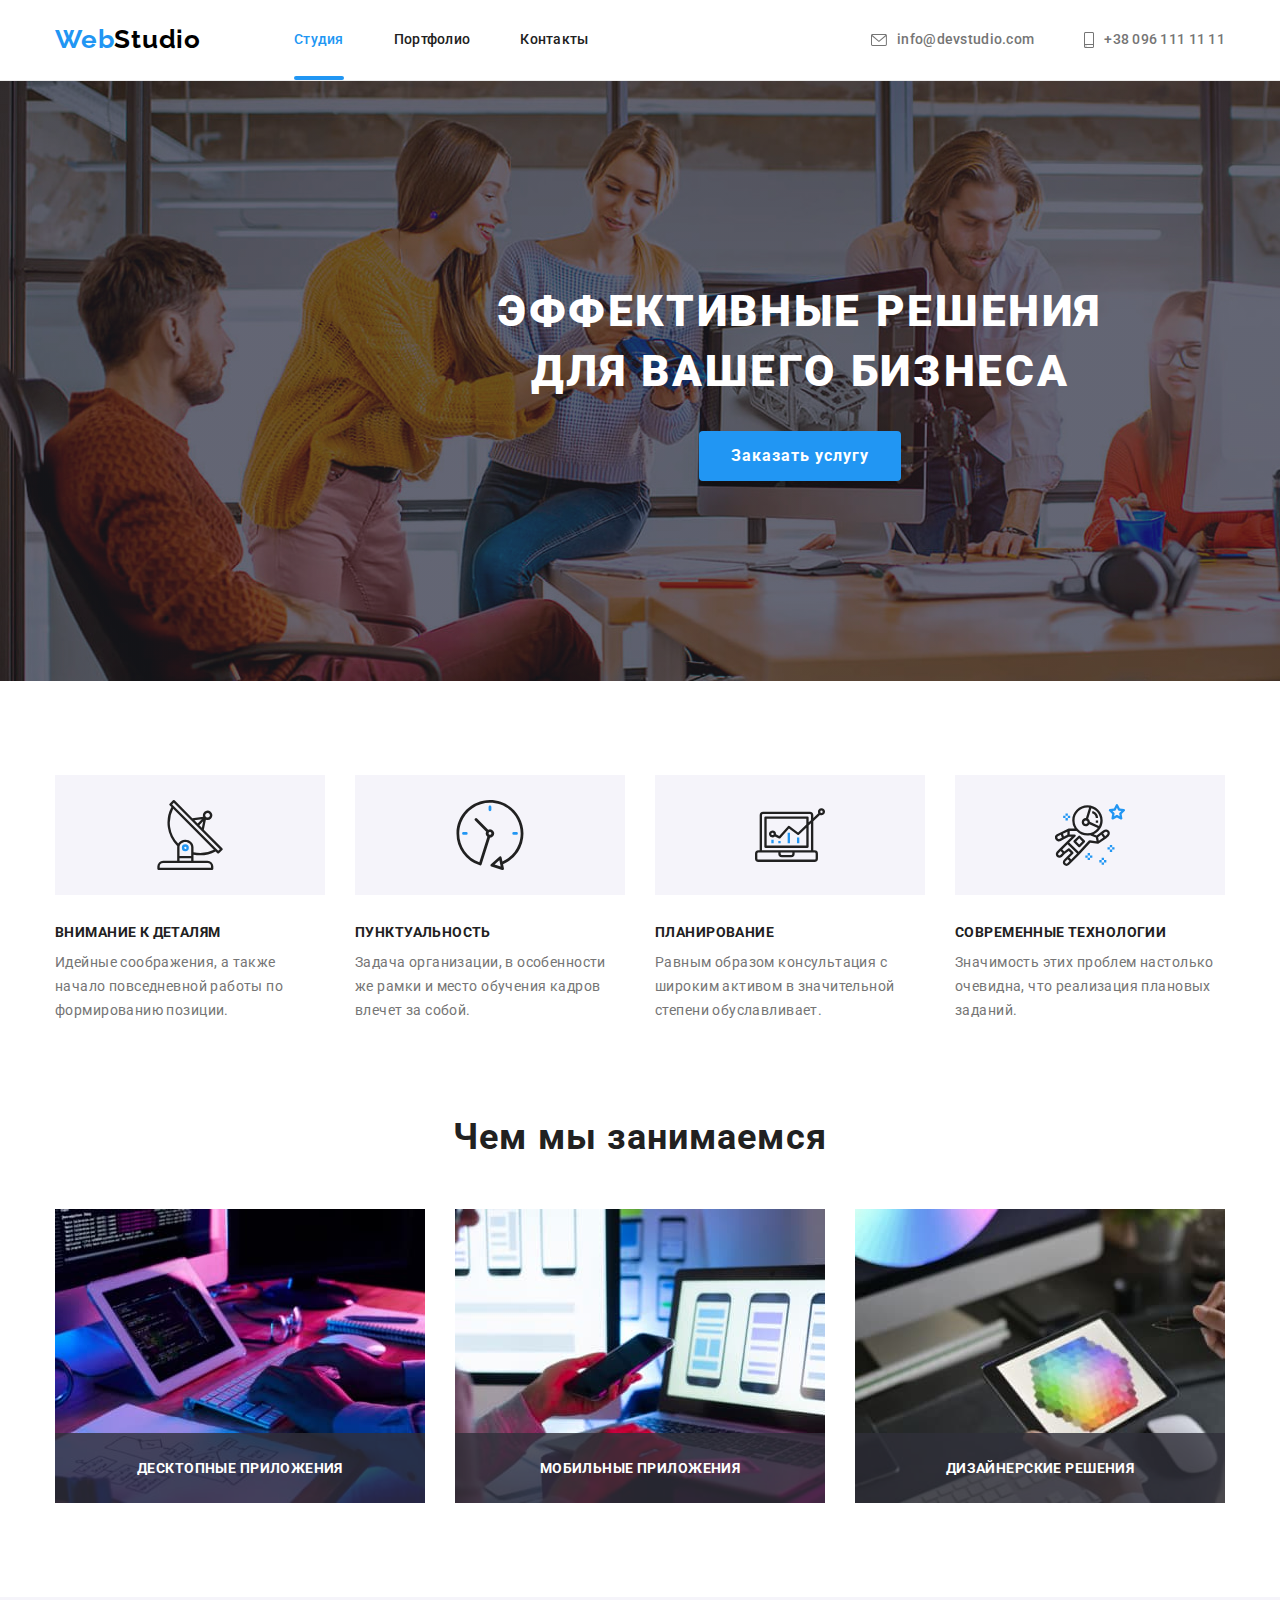
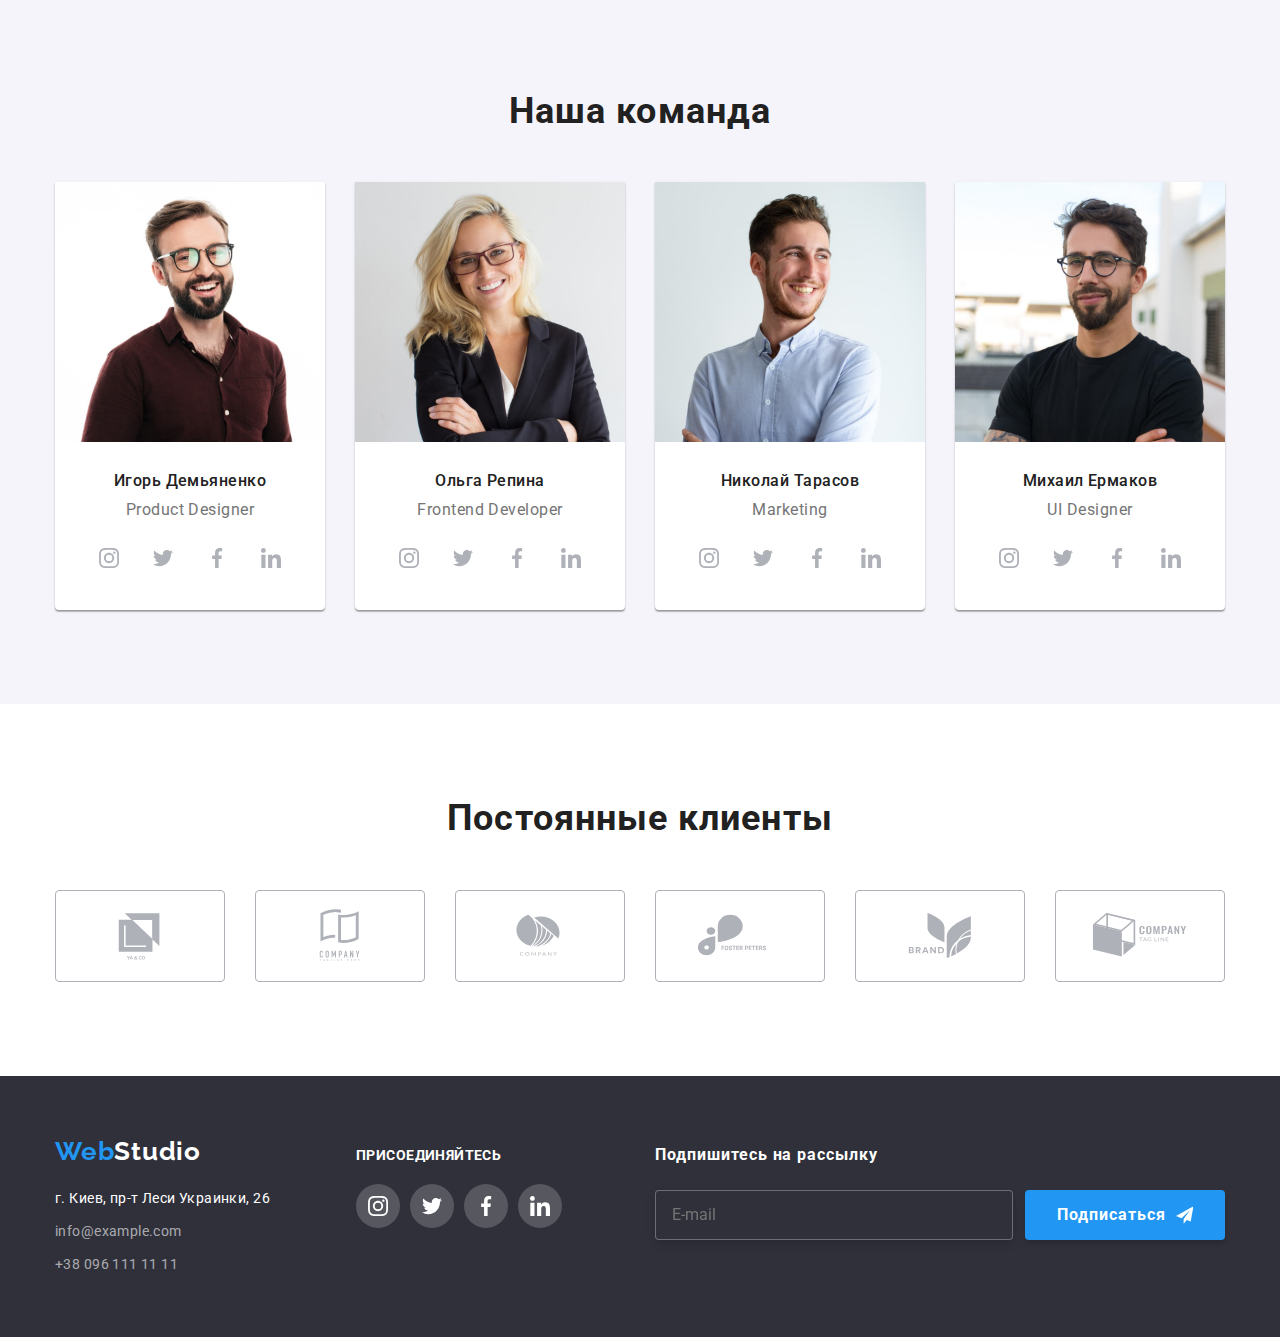
==== index.html @ b0abca19 "Initial commit" ====
<!DOCTYPE html>
<html lang="ru">
  <head>
    <meta charset="UTF-8" />
    <meta http-equiv="X-UA-Compatible" content="IE=edge" />
    <meta name="viewport" content="width=device-width, initial-scale=1.0" />
    <title>WebStudio</title>
    <link
      href="https://fonts.googleapis.com/css2?family=Raleway:wght@700&family=Roboto:wght@400;500;700;900&display=swap"
      rel="stylesheet"
    />
    <link
      rel="stylesheet"
      href="https://cdnjs.cloudflare.com/ajax/libs/modern-normalize/1.1.0/modern-normalize.min.css"
    />
    <link rel="stylesheet" href="./css/main.css" />
  </head>

  <body>
    <header class="page-header">
      <div class="container nav-box">
        <nav class="site-nav">
          <a class="link-logo link" href="./index.html"
            ><span class="logo">Web</span>Studio</a
          >

          <ul class="site-nav-list list">
            <li class="site-nav-item">
              <a class="site-nav-link link active-page" href="./index.html"
                >Студия</a
              >
            </li>
            <li class="site-nav-item">
              <a class="site-nav-link link" href="./portfolio.html"
                >Портфолио</a
              >
            </li>
            <li class="site-nav-item">
              <a class="site-nav-link link" href="./">Контакты</a>
            </li>
          </ul>
        </nav>
        <ul class="contact-list list">
          <li class="contact-list-item">
            <a class="contact-link link" href="mailto:info@devstudio.com">
              <svg class="contacts-icon" width="16px" height="12px">
                <use href="./image/icon/sprite.svg#icon-mail"></use>
              </svg>
              info@devstudio.com</a
            >
          </li>
          <li class="contact-list-item">
            <a class="contact-link link" href="tel:+380961111111">
              <svg class="contacts-icon" width="10px" height="16px">
                <use href="./image/icon/sprite.svg#icon-phone"></use>
              </svg>
              +38 096 111 11 11</a
            >
          </li>
        </ul>
      </div>
    </header>

    <main>
      <section class="hero">
        <div class="container">
          <h1 class="hero-title">Эффективные решения для вашего бизнеса</h1>
          <button class="btn" type="button" data-modal-open>
            Заказать услугу
          </button>
          <div class="backdrop is-hidden" data-modal>
            <div class="modal-wrapper">
              <button class="modal-btn" type="button" data-modal-close>
                <svg class="modal-icon-btn"
                  width="11"
                  height="11"
                  fill="none"
                  xmlns="http://www.w3.org/2000/svg"
                >
                  <path
                    d="M11 1.108 9.892 0 5.5 4.392 1.108 0 0 1.108 4.392 5.5 0 9.892 1.108 11 5.5 6.608 9.892 11 11 9.892 6.608 5.5 11 1.108Z"
                    fill="#000"
                  />
                </svg>
              </button>
              <strong class="form-title">Оставьте свои данные, мы вам перезвоним</strong>
              <form class="modal-form">
                <label class="form-group">
                  <span class="form-label">Имя</span>
                <input class="form-input" type="text" name="user-name">
                <svg class="form-icon" width="16px" height="16px">
                  <use href="./image/icon/sprite-form.svg#icon-user"></use>
                </svg>
                </label>
                <label class="form-group">
                  <span class="form-label">Телефон</span>
                  <input class="form-input" type="number" name="user-phone">
                  <svg class="form-icon" width="16px" height="16px">
                    <use href="./image/icon/sprite-form.svg#icon-phone-modal"></use>
                  </svg>
                </label>
                <label class="form-group">
                  <span class="form-label">Почта</span>
                  <input class="form-input" type="email" name="user-mail">
                  <svg class="form-icon" width="16px" height="16px">
                    <use href="./image/icon/sprite-form.svg#icon-mail-modal"></use>
                  </svg>
                </label>
                <label class="form-group">
                  <span class="form-label">Комментарий</span>
                  <textarea placeholder="Введите текст" class="comment-area" name="comment"></textarea>
                </label>
                <label class="form-policy-group">
                  <input class="input-check" type="checkbox">
                  <span class="custom-checkbox"></span>
                  <span class="form-policy-description">
                    Соглашаюсь с рассылкой и принимаю <a class="modal-link" href="./">Условия договора</a>
                  </span>
                </label>
                <button class="btn submit-btn" type="submit">Отправить</button>
              </form>
            </div>
          </div>
        </div>
      </section>

      <section class="section benefits-list">
        <div class="container">
          <h2 class="vissual-hidden">Наши преимущества</h2>
          <ul class="list list-ben">
            <li class="list-ben-item">
              <div class="icon-section">
                <svg class="ben-icon" width="70px" height="70px">
                  <use href="./image/icon/sprite.svg#icon-antenna"></use>
                </svg>
              </div>
              <h3 class="benefits-title">Внимание к деталям</h3>
              <p class="benefits-item">
                Идейные соображения, а также начало повседневной работы по
                формированию позиции.
              </p>
            </li>

            <li class="list-ben-item">
              <div class="icon-section">
                <svg class="ben-icon" width="70px" height="70px">
                  <use href="./image/icon/sprite.svg#icon-clock"></use>
                </svg>
              </div>
              <h3 class="benefits-title">Пунктуальность</h3>
              <p class="benefits-item">
                Задача организации, в особенности же рамки и место обучения
                кадров влечет за собой.
              </p>
            </li>

            <li class="list-ben-item">
              <div class="icon-section">
                <svg class="ben-icon" width="70px" height="70px">
                  <use href="./image/icon/sprite.svg#icon-diagram"></use>
                </svg>
              </div>
              <h3 class="benefits-title">Планирование</h3>
              <p class="benefits-item">
                Равным образом консультация с широким активом в значительной
                степени обуславливает.
              </p>
            </li>

            <li class="list-ben-item">
              <div class="icon-section">
                <svg class="ben-icon" width="70px" height="70px">
                  <use href="./image/icon/sprite.svg#icon-astronaut"></use>
                </svg>
              </div>
              <h3 class="benefits-title">Современные технологии</h3>
              <p class="benefits-item">
                Значимость этих проблем настолько очевидна, что реализация
                плановых заданий.
              </p>
            </li>
          </ul>
        </div>
      </section>

      <section class="section about-box">
        <div class="container">
          <h2 class="main-title">Чем мы занимаемся</h2>
          <ul class="list main-list">
            <li class="main-list-item">
              <img width="370" src="./image/benefits/box1.jpg" alt="пишем код" />
              <div class="label">
                <p class="label-text">Десктопные приложения</p>
              </div>
            </li>
            <li class="main-list-item">
              <img width="370" src="./image/benefits/box2.jpg" alt="адаптируем" />
              <div class="label">
                <p class="label-text">Мобильные приложения</p>
              </div>
            </li>
            <li class="main-list-item">
              <img width="370" src="./image/benefits/box3.jpg" alt="делаем дизайн" />
              <div class="label">
                <p class="label-text">Дизайнерские решения</p>
              </div>
            </li>
          </ul>
        </div>
      </section>

      <section class="section our-team">
        <div class="container">
          <h2 class="main-title">Наша команда</h2>
          <ul class="list team-list">
            <li class="team-list-item">
              <img width="270" src="./image/our-team/Ihor.jpg" alt="Сотрудник №1" />
              <div class="dimianenko">
                <h3 class="title-workers">Игорь Демьяненко</h3>
                <p class="title-worker-item" lang="en">Product Designer</p>
                <ul class="social-list list">
                  <li class="social-item">
                    <a class="social-link" target="_blank" href="">
                      <svg class="soc-icon" width="20px" height="20px">
                        <use
                          href="./image/icon/sprite.svg#icon-instagram"
                        ></use>
                      </svg>
                    </a>
                  </li>
                  <li class="social-item">
                    <a class="social-link" target="_blank" href="">
                      <svg class="soc-icon" width="20px" height="20px">
                        <use href="./image/icon/sprite.svg#icon-twitter"></use>
                      </svg>
                    </a>
                  </li>
                  <li class="social-item">
                    <a class="social-link" target="_blank" href="">
                      <svg class="soc-icon" width="20px" height="20px">
                        <use href="./image/icon/sprite.svg#icon-facebook"></use>
                      </svg>
                    </a>
                  </li>
                  <li class="social-item">
                    <a class="social-link" target="_blank" href="">
                      <svg class="soc-icon" width="20px" height="20px">
                        <use href="./image/icon/sprite.svg#icon-linkedin"></use>
                      </svg>
                    </a>
                  </li>
                </ul>
              </div>
            </li>

            <li class="team-list-item">
              <img width="270" src="./image//our-team/Olga.jpg" alt="Сотрудник №2" />
              <div class="repina">
                <h3 class="title-workers">Ольга Репина</h3>
                <p class="title-worker-item" lang="en">Frontend Developer</p>
                <ul class="social-list list">
                  <li class="social-item">
                    <a class="social-link" target="_blank" href="">
                      <svg class="soc-icon" width="20px" height="20px">
                        <use
                          href="./image/icon/sprite.svg#icon-instagram"
                        ></use>
                      </svg>
                    </a>
                  </li>
                  <li class="social-item">
                    <a class="social-link" target="_blank" href="">
                      <svg class="soc-icon" width="20px" height="20px">
                        <use href="./image/icon/sprite.svg#icon-twitter"></use>
                      </svg>
                    </a>
                  </li>
                  <li class="social-item">
                    <a class="social-link" target="_blank" href="">
                      <svg class="soc-icon" width="20px" height="20px">
                        <use href="./image/icon/sprite.svg#icon-facebook"></use>
                      </svg>
                    </a>
                  </li>
                  <li class="social-item">
                    <a class="social-link" target="_blank" href="">
                      <svg class="soc-icon" width="20px" height="20px">
                        <use href="./image/icon/sprite.svg#icon-linkedin"></use>
                      </svg>
                    </a>
                  </li>
                </ul>
              </div>
            </li>

            <li class="team-list-item">
              <img width="270" src="./image/our-team/Kolya.jpg" alt="Сотрудник №3" />
              <div class="tarasov">
                <h3 class="title-workers">Николай Тарасов</h3>
                <p class="title-worker-item" lang="en">Marketing</p>
                <ul class="social-list list">
                  <li class="social-item">
                    <a class="social-link" target="_blank" href="">
                      <svg class="soc-icon" width="20px" height="20px">
                        <use
                          href="./image/icon/sprite.svg#icon-instagram"
                        ></use>
                      </svg>
                    </a>
                  </li>
                  <li class="social-item">
                    <a class="social-link" target="_blank" href="">
                      <svg class="soc-icon" width="20px" height="20px">
                        <use href="./image/icon/sprite.svg#icon-twitter"></use>
                      </svg>
                    </a>
                  </li>
                  <li class="social-item">
                    <a class="social-link" target="_blank" href="">
                      <svg class="soc-icon" width="20px" height="20px">
                        <use href="./image/icon/sprite.svg#icon-facebook"></use>
                      </svg>
                    </a>
                  </li>
                  <li class="social-item">
                    <a class="social-link" target="_blank" href="">
                      <svg class="soc-icon" width="20px" height="20px">
                        <use href="./image/icon/sprite.svg#icon-linkedin"></use>
                      </svg>
                    </a>
                  </li>
                </ul>
              </div>
            </li>

            <li class="team-list-item">
              <img width="270" src="./image/our-team/Miha.jpg" alt="Сотрудник №4" />
              <div class="ermakov">
                <h3 class="title-workers">Михаил Ермаков</h3>
                <p class="title-worker-item" lang="en">UI Designer</p>
                <ul class="social-list list">
                  <li class="social-item">
                    <a class="social-link" target="_blank" href="">
                      <svg class="soc-icon" width="20px" height="20px">
                        <use
                          href="./image/icon/sprite.svg#icon-instagram"
                        ></use>
                      </svg>
                    </a>
                  </li>
                  <li class="social-item">
                    <a class="social-link" target="_blank" href="">
                      <svg class="soc-icon" width="20px" height="20px">
                        <use href="./image/icon/sprite.svg#icon-twitter"></use>
                      </svg>
                    </a>
                  </li>
                  <li class="social-item">
                    <a class="social-link" target="_blank" href="">
                      <svg class="soc-icon" width="20px" height="20px">
                        <use href="./image/icon/sprite.svg#icon-facebook"></use>
                      </svg>
                    </a>
                  </li>
                  <li class="social-item">
                    <a class="social-link" target="_blank" href="">
                      <svg class="soc-icon" width="20px" height="20px">
                        <use href="./image/icon/sprite.svg#icon-linkedin"></use>
                      </svg>
                    </a>
                  </li>
                </ul>
              </div>
            </li>
          </ul>
        </div>
      </section>

      <section class="section">
        <div class="container">
          <h2 class="main-title">Постоянные клиенты</h2>
          <ul class="list client-list">
            <li class="client-list-item">
              <a class="client-link" href="">
                <svg class="client-icon" width="106px" height="60px">
                  <use href="./image/icon/sprite.svg#icon-client-1"></use>
                </svg>
              </a>
            </li>
            <li class="client-list-item">
              <a class="client-link" href="">
                <svg class="client-icon" width="106px" height="60px">
                  <use href="./image/icon/sprite.svg#icon-client-2"></use>
                </svg>
              </a>
            </li>
            <li class="client-list-item">
              <a class="client-link" href="">
                <svg class="client-icon" width="106px" height="60px">
                  <use href="./image/icon/sprite.svg#icon-client-3"></use>
                </svg>
              </a>
            </li>
            <li class="client-list-item">
              <a class="client-link" href="">
                <svg class="client-icon" width="106px" height="60px">
                  <use href="./image/icon/sprite.svg#icon-client-4"></use>
                </svg>
              </a>
            </li>
            <li class="client-list-item">
              <a class="client-link" href="">
                <svg class="client-icon" width="106px" height="60px">
                  <use href="./image/icon/sprite.svg#icon-client-5"></use>
                </svg>
              </a>
            </li>
            <li class="client-list-item">
              <a class="client-link" href="">
                <svg class="client-icon" width="106px" height="60px">
                  <use href="./image/icon/sprite.svg#icon-client-6"></use>
                </svg>
              </a>
            </li>
          </ul>
        </div>
      </section>
    </main>

    <footer class="footer">
      <div class="container foot">
        <div class="foot-left">
          <a class="link-logo link logo-foot" href="./index.html"
            ><span class="logo">Web</span
            ><span class="logo-item">Studio</span></a
          >
          <address class="foot-info">
            <p class="address">г. Киев, пр-т Леси Украинки, 26</p>
            <ul class="list">
              <li class="foot-list">
                <a class="address-item link" href="mailto:info@example.com"
                  >info@example.com</a
                >
              </li>
              <li class="foot-list">
                <a class="address-item link" href="tel:+380961111111"
                  >+38 096 111 11 11</a
                >
              </li>
            </ul>
          </address>
        </div>
        <div class="foot-right">
          <p class="text-foot">присоединяйтесь</p>
          <ul class="list soc-list">
            <li class="soc-list-item">
              <a class="soc-link" href="">
                <svg class="foot-icon" width="20px" height="20px">
                  <use href="./image/icon/sprite.svg#icon-instagram"></use>
                </svg>
              </a>
            </li>
            <li class="soc-list-item">
              <a class="soc-link" href="">
                <svg class="foot-icon" width="20px" height="20px">
                  <use href="./image/icon/sprite.svg#icon-twitter"></use>
                </svg>
              </a>
            </li>
            <li class="soc-list-item">
              <a class="soc-link" href="">
                <svg class="foot-icon" width="20px" height="20px">
                  <use href="./image/icon/sprite.svg#icon-facebook"></use>
                </svg>
              </a>
            </li>
            <li class="soc-list-item">
              <a class="soc-link" href="">
                <svg class="foot-icon" width="20px" height="20px">
                  <use href="./image/icon/sprite.svg#icon-linkedin"></use>
                </svg>
              </a>
            </li>
          </ul>
        </div>
        <div class="foot-form">
          <strong class="foot-label">Подпишитесь на рассылку</strong>
          <div class="form">
          <form></form>
          <input placeholder="E-mail" class="form-foot" type="email" name="user-mail">

          <button class="btn btn-foot" type="submit">
            Подписаться
            <svg class="foot-icon-form" width="24px" height="24px">
              <use href="./image/icon/sprite-form.svg#icon-airplane"></use>
            </svg>
          </button>
          </div>

        </div>
      </div>
    </footer>
    <script src="./js/modal.js"></script>
  </body>
</html>
---- css/main.css ----
:root {
  --primary-text-color: #212121;
  --secondary-text-color: #757575;
  --primary-white-color: #ffffff;
  --accent-color: #2196f3;
  --background-color: #2f303a;
  --duration: 250ms;
  --timing-function: cubic-bezier(0.4, 0, 0.2, 1);
}

body {
  background-color: var(--primary-white-color);
  font-family: "Roboto", sans-serif;
}

.vissual-hidden {
  position: absolute;
  white-space: nowrap;
  width: 1px;
  height: 1px;
  overflow: hidden;
  border: 0;
  padding: 0;
  margin: -1px;
  clip: rect(0 0 0 0);
  clip-path: inset(50%);
}

a {
  color: var(--primary-text-color);
  text-decoration: none;
}

.section {
  padding-top: 94px;
  padding-bottom: 94px;
}

.container {
  width: 1200px;
  padding-left: 15px;
  padding-right: 15px;
  margin-left: auto;
  margin-right: auto;
}

.list {
  list-style: none;
  margin: 0;
  padding: 0;
}

h1,
h2,
h3,
p,
ul {
  margin: 0;
}

img {
  display: block;
}

/* Header */

.page-header {
  border-bottom: 1px solid #ececec;
}

nav {
  margin-right: auto;
}

.nav-box {
  display: flex;
  align-items: center;
}

.link-logo {
  color: #000000;
  font-family: "Raleway", sans-serif;
  font-weight: 700;
  font-size: 26px;
  line-height: 1.19;
  letter-spacing: 0.03em;
  margin-right: 93px;
  padding-top: 24px;
  padding-bottom: 25px;
  display: inline-block;
}

.logo {
  color: var(--accent-color);
}

.active-page {
  color: var(--accent-color);
}

.site-nav {
  display: flex;
}

.site-nav-list {
  font-weight: 500;
  font-size: 14px;
  line-height: 1.14;
  letter-spacing: 0.02em;
  color: var(--primary-text-color);
  display: flex;
  width: 294px;
}

.site-nav-link {
  position: relative;
  display: inline-block;
  padding-top: 32px;
  padding-bottom: 32px;
  transition: color var(--duration) var(--timing-function);
}

.active-page::after {
  position: absolute;
  bottom: 0;
  left: 0;
  content: "";
  display: block;
  width: 100%;
  height: 4px;
  background-color: #2196f3;
  border-radius: 2px;
}

.site-nav-link:hover::after,
.site-nav-link:focus::after {
  position: absolute;
  bottom: 0;
  left: 0;
  content: "";
  display: block;
  width: 100%;
  height: 4px;
  background-color: #2196f3;
  border-radius: 2px;
}

.site-nav-link:hover,
.site-nav-link:focus {
  color: var(--accent-color);
}

.site-nav-item {
  color: black;
}

.site-nav-item:not(:last-child) {
  margin-right: 50px;
}

.list {
  list-style-type: none;
}

.contact-list {
  display: flex;
}

.contact-list-item:not(:last-child) {
  margin-right: 50px;
}

.contact-link {
  font-weight: 500;
  font-size: 14px;
  line-height: 1.14;
  letter-spacing: 0.02em;
  color: var(--secondary-text-color);
  display: flex;
  padding-top: 32px;
  padding-bottom: 32px;
  align-items: center;
  transition: color var(--duration) var(--timing-function);
}

.contact-link:hover,
.contact-link:focus {
  color: var(--accent-color);
  transition: transform var(--duration) var(--timing-function);
}

.contacts-icon {
  margin-right: 10px;
  fill: currentColor;
}

/* Main */

.hero {
  background-color: var(--background-color);
  text-align: center;
  padding-top: 200px;
  padding-bottom: 200px;
  height: 600px;
  min-width: 1600px;
  background-image: linear-gradient(
      to right,
      rgba(47, 48, 58, 0.4),
      rgba(47, 48, 58, 0.4)
    ),
    url(../image/hero/back-hero.jpg);
  background-size: cover;
  background-repeat: no-repeat;
  background-position: center;
}

.hero-title {
  font-family: "Roboto";
  font-style: normal;
  font-weight: 900;
  font-size: 44px;
  line-height: 60px;
  letter-spacing: 0.06em;
  text-transform: uppercase;
  color: var(--primary-white-color);
  width: 696px;
  margin-top: 0;
  margin-bottom: 30px;
  margin-right: auto;
  margin-left: auto;
}

.btn {
  font-family: inherit;
  font-weight: 700;
  font-size: 16px;
  line-height: 1.87;
  letter-spacing: 0.06em;
  background-color: var(--accent-color);
  color: var(--primary-white-color);
  cursor: pointer;
  padding: 10px 32px;
  border: none;
  border-radius: 4px;
  box-shadow: 0px 4px 4px rgba(0, 0, 0, 0.15);
  transition: background-color var(--duration) var(--timing-function),
    box-shadow var(--duration) var(--timing-function);
}

.btn:hover {
  background-color: #188ce8;
}

.backdrop {
  position: fixed;
  background-color: rgba(0, 0, 0, 0.2);
  width: 100%;
  height: 100%;
  left: 0px;
  top: 0px;
  z-index: 1;
  transition: opacity var(--duration) var(--timing-function),
    visibility var(--duration) var(--timing-function);
}

.is-hidden {
  opacity: 0;
  visibility: hidden;
  pointer-events: none;
}

.modal-wrapper {
  position: absolute;
  background-color: var(--primary-white-color);
  width: 528px;
  padding-top: 40px;
  padding-bottom: 40px;
  padding-left: 41px;
  padding-right: 39px;
  left: 50%;
  top: 50%;
  transform: translate(-50%, -45%);
  box-shadow: 0px 1px 3px rgba(0, 0, 0, 0.12), 0px 1px 1px rgba(0, 0, 0, 0.14),
    0px 2px 1px rgba(0, 0, 0, 0.2);
  border-radius: 4px;
  transition: transform var(--duration) var(--timing-function);
}

.backdrop.is-hidden .modal-wrapper {
  transform: translate(-50%, -50%) scale(0.5);
}

.modal-btn {
  position: absolute;
  width: 30px;
  height: 30px;
  right: 8px;
  top: 8px;
  display: flex;
  justify-content: center;
  align-items: center;
  padding: 0;
  border-radius: 50%;
  cursor: pointer;
  border: 1px solid rgba(0, 0, 0, 0.1);
  background-color: transparent;
}

.modal-btn:hover .modal-icon-btn,
.modal-btn:focus .modal-icon-btn {
  fill: var(--accent-color);
}

/*Modal Form*/

.form-title {
  display: block;
  font-family: "Roboto";
  font-style: normal;
  font-weight: 700;
  font-size: 20px;
  line-height: 1.15;
  text-align: center;
  letter-spacing: 0.03em;
  margin-bottom: 12px;
  color: var(--primary-text-color);
}

.form-group {
  display: block;
  margin-bottom: 10px;
  position: relative;
}

.form-icon {
  position: absolute;
  left: 15px;
  top: 30px;
  fill: var(--primary-text-color);
  transition: fill var(--duration) var(--timing-function);
}

.form-input:hover,
.form-input:focus {
  border-color: var(--accent-color);
}

.form-input:hover {
  cursor: pointer;
}

.form-input:focus + .form-icon {
  fill: var(--accent-color);
}

.form-label {
  text-align: left;
  display: block;
  font-family: "Roboto";
  font-style: normal;
  font-weight: 400;
  font-size: 12px;
  line-height: 1.16;
  letter-spacing: 0.01em;
  color: var(--secondary-text-color);
  margin-bottom: 4px;
}

.form-input {
  width: 100%;
  height: 40px;
  padding: 12px 16px 12px 42px;
  border: 1px solid rgba(33, 33, 33, 0.2);
  border-radius: 4px;
  outline: transparent;
  transition: border-color var(--duration) var(--timing-function);
}

.comment-area {
  display: block;
  width: 100%;
  height: 120px;
  border: 1px solid rgba(33, 33, 33, 0.2);
  border-radius: 4px;
  margin-bottom: 20px;
  resize: none;
  padding: 12px 16px;
  font-family: "Roboto";
  font-style: normal;
  font-weight: 400;
  font-size: 12px;
  line-height: 1.16;
  letter-spacing: 0.01em;
  color: rgba(117, 117, 117, 0.5);
  transition: border-color var(--duration) var(--timing-function);
}

.comment-area:hover,
.comment-area:focus {
  border-color: var(--accent-color);
}

.comment-area {
  outline: transparent;
}

.form-policy-group {
  display: flex;
  margin-left: 13px;
  align-items: center;
  margin-bottom: 40px;
}

.form-policy-description {
  font-family: "Roboto";
  font-style: normal;
  font-weight: 400;
  font-size: 14px;
  line-height: 1.71;
  letter-spacing: 0.03em;
  color: var(--secondary-text-color);
}

.modal-link {
  color: var(--accent-color);
  text-decoration: underline;
}

.custom-checkbox {
  width: 16px;
  height: 15px;
  background-color: var(--primary-white-color);
  border: 2px solid var(--primary-text-color);
  border-radius: 2px;
  margin-right: 7px;
  transition: border-color var(--duration) var(--timing-function),
    background-color var(--duration) var(--timing-function),
    background-image var(--duration) var(--timing-function);
}

.custom-checkbox:hover {
  border-color: var(--accent-color);
}

.input-check:focus + .custom-checkbox {
  border-color: var(--accent-color);
}

.input-check:checked + .custom-checkbox {
  background-color: var(--accent-color);
  border-color: var(--accent-color);
  background-image: url(../image/icon/icon-check.svg);
  background-size: contain;
  background-position: center;
  background-origin: border-box;
}

.input-check {
  -webkit-appearance: none;
  -moz-appearance: none;
  appearance: none;
}

.input-check:checked + .custom-checkbox {
  background-color: var(--accent-color);
  border-color: var(--accent-color);
}

.submit-btn {
  width: 200px;
}

.main-title {
  text-align: center;
  font-weight: 700;
  font-size: 36px;
  line-height: 1.16;
  letter-spacing: 0.03em;
  color: var(--primary-text-color);
}

.list-ben {
  display: flex;
  padding: 0;
  margin: 0;
}

.benefits-list {
  padding-bottom: 0;
}

.benefits-title {
  font-weight: 700;
  font-size: 14px;
  line-height: 1.14;
  letter-spacing: 0.03em;
  text-transform: uppercase;
  color: var(--primary-text-color);
  margin-bottom: 0;
  margin-top: 0;
}

.benefits-item {
  font-size: 14px;
  line-height: 1.71;
  letter-spacing: 0.03em;
  color: var(--secondary-text-color);
  margin-top: 10px;
  margin-bottom: 0;
}

.list-ben-item {
  width: 270px;
}

.list-ben-item:not(:last-child) {
  margin-right: 30px;
}

.icon-section {
  height: 120px;
  background-color: #f5f4fa;
  margin-bottom: 30px;
  display: flex;
  justify-content: center;
  align-items: center;
}

.main-title {
  margin-top: 0;
  margin-bottom: 50px;
  margin-left: 0;
  margin-right: 0;
}

.main-list {
  display: flex;
  padding: 0;
}

.our-team {
  background-color: #f5f4fa;
}

.main-list-item {
  position: relative;
  flex-basis: calc((100% - 60px) / 3);
}

.main-list-item:not(:last-child) {
  margin-right: 30px;
}

.team-list {
  display: flex;
  padding: 0;
}

.team-list-item:not(:last-child) {
  margin-right: 30px;
}
.label {
  position: absolute;
  bottom: 0;
  height: 70px;
  width: 100%;
  background-color: rgba(47, 48, 58, 0.8);
  display: flex;
  align-items: center;
  justify-content: center;
}

.label-text {
  font-family: "Roboto";
  font-style: normal;
  font-weight: 700;
  font-size: 14px;
  line-height: 16px;
  text-align: center;
  letter-spacing: 0.03em;
  text-transform: uppercase;
  color: #ffffff;
}

.title-workers {
  font-weight: 500;
  font-size: 16px;
  line-height: 1.18;
  letter-spacing: 0.03em;
  color: var(--primary-text-color);
  margin-bottom: 10px;
  text-align: center;
}

.title-worker-item {
  line-height: 1.18;
  letter-spacing: 0.03em;
  color: var(--secondary-text-color);
  text-align: center;
  margin-bottom: 16px;
}

.social-list {
  display: flex;
  justify-content: center;
}

.social-item {
  width: 44px;
  height: 44px;
}

.social-link {
  width: 100%;
  height: 100%;
  display: flex;
  border-radius: 50px;
  justify-content: center;
  align-items: center;
  transition: background-color var(--duration) var(--timing-function);
}

.social-item:not(:last-child) {
  margin-right: 10px;
}

.social-link:hover,
.social-link:focus {
  background-color: var(--accent-color);
  transition: transform var(--duration) var(--timing-function);
}

.social-link:hover .soc-icon,
.social-link:focus .soc-icon {
  fill: var(--primary-white-color);
}

.soc-icon {
  fill: #afb1b8;
  transition: fill var(--duration) var(--timing-function);
}

.dimianenko,
.repina,
.tarasov,
.ermakov {
  padding-top: 30px;
  padding-bottom: 30px;
}

.team-list-item {
  width: 270px;
  box-shadow: 0px 1px 3px rgba(0, 0, 0, 0.12), 0px 1px 1px rgba(0, 0, 0, 0.14),
    0px 2px 1px rgba(0, 0, 0, 0.2);
  border-radius: 0px 0px 4px 4px;
  background-color: var(--primary-white-color);
}
/* ======== Clients ======== */

.client-list {
  display: flex;
  justify-content: center;
  align-items: center;
}

.client-list-item {
  width: 170px;
  height: 92px;
}

.client-list-item:not(:last-child) {
  margin-right: 30px;
}

.client-icon {
  fill: #afb1b8;
  transition: fill var(--duration) var(--timing-function);
}

.client-link:hover,
.client-link:focus {
  border: 1px solid var(--accent-color);
}

.client-link {
  display: flex;
  justify-content: center;
  align-items: center;
  width: 100%;
  height: 100%;
  border: 1px solid #afb1b8;
  border-radius: 4px;
  transition: border-color var(--duration) var(--timing-function);
}

.client-link:hover .client-icon,
.client-link:focus .client-icon {
  fill: var(--accent-color);
}

/* ======== Footer ======== */
address {
  font-style: normal;
}

.footer {
  background-color: #2f303a;
  padding-top: 60px;
  padding-bottom: 60px;
}

.foot {
  display: flex;
  align-items: baseline;
}

.address {
  font-size: 14px;
  line-height: 1.71;
  letter-spacing: 0.03em;
  color: var(--primary-white-color);
  display: block;
  margin-bottom: 9px;
}

.address-item {
  font-size: 14px;
  line-height: 1.71;
  letter-spacing: 0.03em;
  color: rgba(255, 255, 255, 0.6);
}

.foot-list:not(:last-child) {
  margin-bottom: 9px;
}

.logo-item {
  font-weight: 700;
  font-size: 26px;
  line-height: 1.19;
  letter-spacing: 0.03em;
  color: var(--primary-white-color);
}

.logo-foot {
  display: block;
  margin-bottom: 20px;
  margin-right: 156px;
  padding: 0;
}

.foot-left {
  width: 231px;
  margin-right: 70px;
}

.foot-right {
  width: 206px;
  display: block;
}

.text-foot {
  font-style: normal;
  font-weight: 700;
  font-size: 14px;
  line-height: 1.14;
  letter-spacing: 0.03em;
  text-transform: uppercase;
  color: var(--primary-white-color);
  margin-bottom: 20px;
}

.soc-list {
  display: flex;
}

.soc-list-item {
  background: rgba(255, 255, 255, 0.1);
  border-radius: 50%;
  width: 44px;
  height: 44px;
  display: flex;
  justify-content: center;
  align-items: center;
}

.soc-list-item:not(:last-child) {
  margin-right: 10px;
}

.foot-icon {
  fill: var(--primary-white-color);
}

.soc-link:hover,
.soc-link:focus {
  background-color: var(--accent-color);
}

.soc-link {
  display: flex;
  justify-content: center;
  align-items: center;
  width: 100%;
  height: 100%;
  background: rgba(255, 255, 255, 0.1);
  border-radius: 50px;
  transition: background-color var(--duration) var(--timing-function);
}

.foot-form {
  display: block;
  margin-left: 93px;
  width: 570px;
}

.form-foot {
  width: 358px;
  height: 50px;
  background-color: var(--background-color);
  border: 1px solid rgba(255, 255, 255, 0.3);
  filter: drop-shadow(0px 4px 4px rgba(0, 0, 0, 0.15));
  border-radius: 4px;
  padding-top: 15px;
  padding-bottom: 15px;
  padding-left: 16px;
  padding-right: 16px;
  display: flex;
  color: var(--primary-white-color);
}

.form {
  display: flex;
}

.foot-label {
  font-family: "Roboto";
  font-style: normal;
  font-weight: 700;
  font-size: 16px;
  line-height: 1.87;
  display: flex;
  align-items: center;
  text-align: center;
  letter-spacing: 0.06em;
  color: var(--primary-white-color);
  margin-bottom: 20px;
}

.btn-foot {
  display: flex;
  width: 200px;
  height: 50px;
  align-items: center;
  margin-left: 12px;
}

.foot-icon-form {
  margin-left: 10px;
}
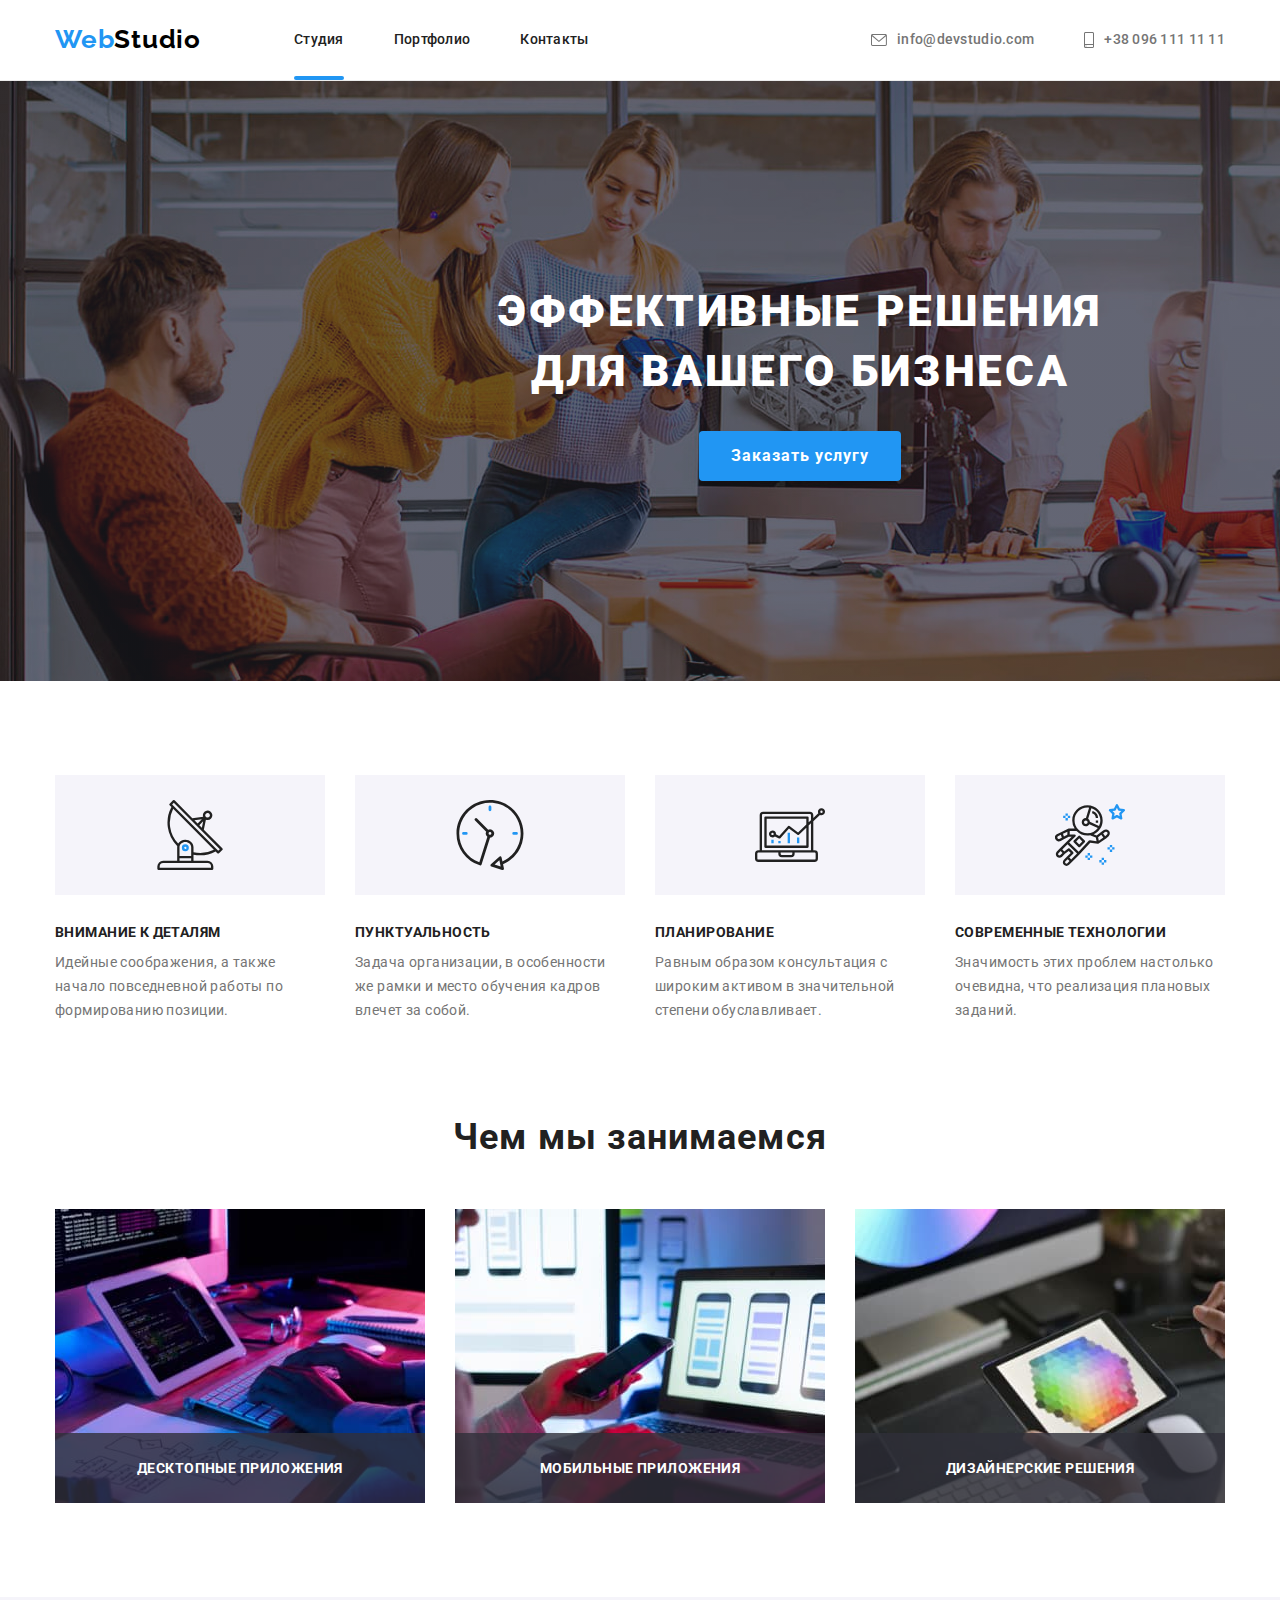
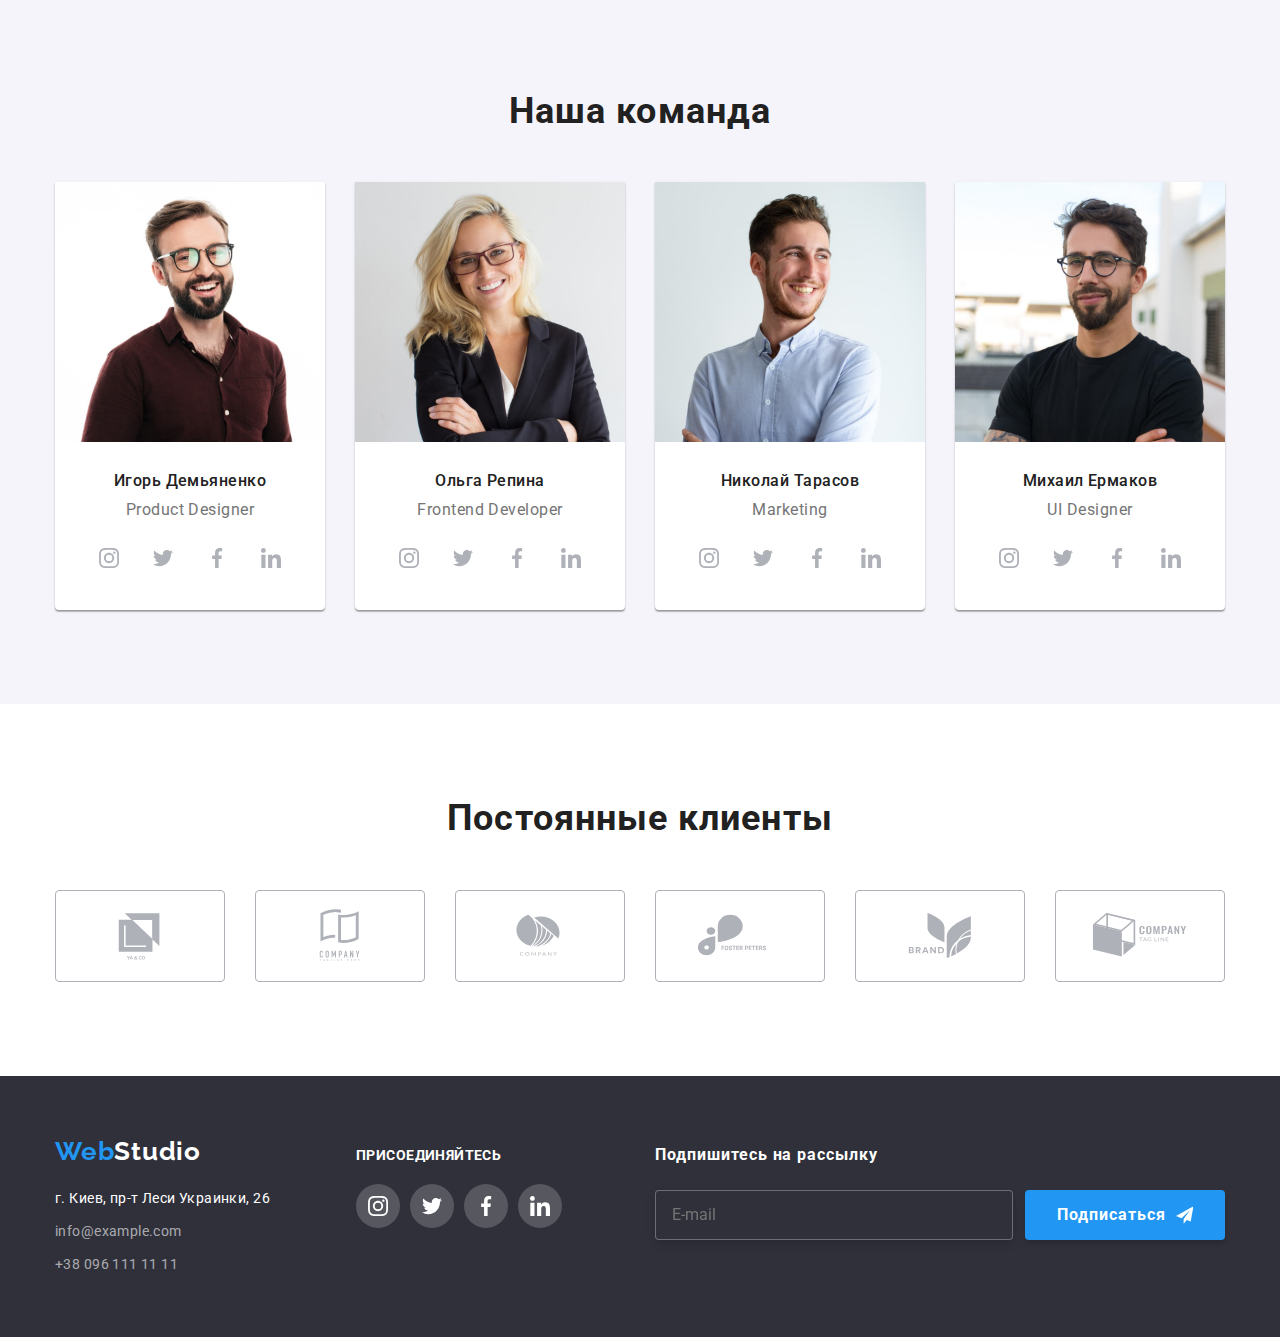
==== commit 0884c829: "edits" ====
--- a/index.html
+++ b/index.html
@@ -18,40 +18,40 @@
 
   <body>
     <header class="page-header">
-      <div class="container nav-box">
-        <nav class="site-nav">
-          <a class="link-logo link" href="./index.html"
+      <div class="container nav__box">
+        <nav class="site__nav">
+          <a class="link__logo link" href="./index.html"
             ><span class="logo">Web</span>Studio</a
           >
 
-          <ul class="site-nav-list list">
-            <li class="site-nav-item">
-              <a class="site-nav-link link active-page" href="./index.html"
+          <ul class="site__nav-list list">
+            <li class="site__nav-item">
+              <a class="site__nav-link link active__page" href="./index.html"
                 >Студия</a
               >
             </li>
-            <li class="site-nav-item">
-              <a class="site-nav-link link" href="./portfolio.html"
+            <li class="site__nav-item">
+              <a class="site__nav-link link" href="./portfolio.html"
                 >Портфолио</a
               >
             </li>
-            <li class="site-nav-item">
-              <a class="site-nav-link link" href="./">Контакты</a>
+            <li class="site__nav-item">
+              <a class="site__nav-link link" href="./">Контакты</a>
             </li>
           </ul>
         </nav>
-        <ul class="contact-list list">
-          <li class="contact-list-item">
-            <a class="contact-link link" href="mailto:info@devstudio.com">
-              <svg class="contacts-icon" width="16px" height="12px">
+        <ul class="contact__list list">
+          <li class="contact__list-item">
+            <a class="contact__link link" href="mailto:info@devstudio.com">
+              <svg class="contacts__icon" width="16px" height="12px">
                 <use href="./image/icon/sprite.svg#icon-mail"></use>
               </svg>
               info@devstudio.com</a
             >
           </li>
-          <li class="contact-list-item">
-            <a class="contact-link link" href="tel:+380961111111">
-              <svg class="contacts-icon" width="10px" height="16px">
+          <li class="contact__list-item">
+            <a class="contact__link link" href="tel:+380961111111">
+              <svg class="contacts__icon" width="10px" height="16px">
                 <use href="./image/icon/sprite.svg#icon-phone"></use>
               </svg>
               +38 096 111 11 11</a
@@ -64,14 +64,14 @@
     <main>
       <section class="hero">
         <div class="container">
-          <h1 class="hero-title">Эффективные решения для вашего бизнеса</h1>
+          <h1 class="hero__title">Эффективные решения для вашего бизнеса</h1>
           <button class="btn" type="button" data-modal-open>
             Заказать услугу
           </button>
-          <div class="backdrop is-hidden" data-modal>
-            <div class="modal-wrapper">
-              <button class="modal-btn" type="button" data-modal-close>
-                <svg class="modal-icon-btn"
+          <div class="backdrop is__hidden" data-modal>
+            <div class="modal__wrapper">
+              <button class="modal__btn" type="button" data-modal-close>
+                <svg class="modal__icon-btn"
                   width="11"
                   height="11"
                   fill="none"
@@ -83,98 +83,98 @@
                   />
                 </svg>
               </button>
-              <strong class="form-title">Оставьте свои данные, мы вам перезвоним</strong>
-              <form class="modal-form">
-                <label class="form-group">
-                  <span class="form-label">Имя</span>
-                <input class="form-input" type="text" name="user-name">
-                <svg class="form-icon" width="16px" height="16px">
+              <strong class="form__title">Оставьте свои данные, мы вам перезвоним</strong>
+              <form class="modal__form">
+                <label class="form__group">
+                  <span class="form__label">Имя</span>
+                <input class="form__input" type="text" name="user-name">
+                <svg class="form__icon" width="16px" height="16px">
                   <use href="./image/icon/sprite-form.svg#icon-user"></use>
                 </svg>
                 </label>
-                <label class="form-group">
-                  <span class="form-label">Телефон</span>
-                  <input class="form-input" type="number" name="user-phone">
-                  <svg class="form-icon" width="16px" height="16px">
+                <label class="form__group">
+                  <span class="form__label">Телефон</span>
+                  <input class="form__input" type="number" name="user-phone">
+                  <svg class="form__icon" width="16px" height="16px">
                     <use href="./image/icon/sprite-form.svg#icon-phone-modal"></use>
                   </svg>
                 </label>
-                <label class="form-group">
-                  <span class="form-label">Почта</span>
-                  <input class="form-input" type="email" name="user-mail">
-                  <svg class="form-icon" width="16px" height="16px">
+                <label class="form__group">
+                  <span class="form__label">Почта</span>
+                  <input class="form__input" type="email" name="user-mail">
+                  <svg class="form__icon" width="16px" height="16px">
                     <use href="./image/icon/sprite-form.svg#icon-mail-modal"></use>
                   </svg>
                 </label>
-                <label class="form-group">
-                  <span class="form-label">Комментарий</span>
-                  <textarea placeholder="Введите текст" class="comment-area" name="comment"></textarea>
+                <label class="form__group">
+                  <span class="form__label">Комментарий</span>
+                  <textarea placeholder="Введите текст" class="comment__area" name="comment"></textarea>
                 </label>
-                <label class="form-policy-group">
-                  <input class="input-check" type="checkbox">
-                  <span class="custom-checkbox"></span>
-                  <span class="form-policy-description">
+                <label class="form__policy-group">
+                  <input class="input__check" type="checkbox">
+                  <span class="custom__checkbox"></span>
+                  <span class="form__policy-description">
                     Соглашаюсь с рассылкой и принимаю <a class="modal-link" href="./">Условия договора</a>
                   </span>
                 </label>
-                <button class="btn submit-btn" type="submit">Отправить</button>
+                <button class="btn submit__btn" type="submit">Отправить</button>
               </form>
             </div>
           </div>
         </div>
       </section>
 
-      <section class="section benefits-list">
+      <section class="section benefits__list">
         <div class="container">
-          <h2 class="vissual-hidden">Наши преимущества</h2>
-          <ul class="list list-ben">
-            <li class="list-ben-item">
-              <div class="icon-section">
-                <svg class="ben-icon" width="70px" height="70px">
+          <h2 class="vissual__hidden">Наши преимущества</h2>
+          <ul class="list list__ben">
+            <li class="list__ben-item">
+              <div class="icon__section">
+                <svg class="ben__icon" width="70px" height="70px">
                   <use href="./image/icon/sprite.svg#icon-antenna"></use>
                 </svg>
               </div>
-              <h3 class="benefits-title">Внимание к деталям</h3>
-              <p class="benefits-item">
+              <h3 class="benefits__title">Внимание к деталям</h3>
+              <p class="benefits__item">
                 Идейные соображения, а также начало повседневной работы по
                 формированию позиции.
               </p>
             </li>
 
-            <li class="list-ben-item">
-              <div class="icon-section">
-                <svg class="ben-icon" width="70px" height="70px">
+            <li class="list__ben-item">
+              <div class="icon__section">
+                <svg class="ben__icon" width="70px" height="70px">
                   <use href="./image/icon/sprite.svg#icon-clock"></use>
                 </svg>
               </div>
-              <h3 class="benefits-title">Пунктуальность</h3>
-              <p class="benefits-item">
+              <h3 class="benefits__title">Пунктуальность</h3>
+              <p class="benefits__item">
                 Задача организации, в особенности же рамки и место обучения
                 кадров влечет за собой.
               </p>
             </li>
 
-            <li class="list-ben-item">
-              <div class="icon-section">
-                <svg class="ben-icon" width="70px" height="70px">
+            <li class="list__ben-item">
+              <div class="icon__section">
+                <svg class="ben__icon" width="70px" height="70px">
                   <use href="./image/icon/sprite.svg#icon-diagram"></use>
                 </svg>
               </div>
-              <h3 class="benefits-title">Планирование</h3>
-              <p class="benefits-item">
+              <h3 class="benefits__title">Планирование</h3>
+              <p class="benefits__item">
                 Равным образом консультация с широким активом в значительной
                 степени обуславливает.
               </p>
             </li>
 
-            <li class="list-ben-item">
-              <div class="icon-section">
-                <svg class="ben-icon" width="70px" height="70px">
+            <li class="list__ben-item">
+              <div class="icon__section">
+                <svg class="ben__icon" width="70px" height="70px">
                   <use href="./image/icon/sprite.svg#icon-astronaut"></use>
                 </svg>
               </div>
-              <h3 class="benefits-title">Современные технологии</h3>
-              <p class="benefits-item">
+              <h3 class="benefits__title">Современные технологии</h3>
+              <p class="benefits__item">
                 Значимость этих проблем настолько очевидна, что реализация
                 плановых заданий.
               </p>
@@ -183,26 +183,26 @@
         </div>
       </section>
 
-      <section class="section about-box">
+      <section class="section about__box">
         <div class="container">
-          <h2 class="main-title">Чем мы занимаемся</h2>
-          <ul class="list main-list">
-            <li class="main-list-item">
+          <h2 class="main__title">Чем мы занимаемся</h2>
+          <ul class="list main__list">
+            <li class="main__list-item">
               <img width="370" src="./image/benefits/box1.jpg" alt="пишем код" />
               <div class="label">
-                <p class="label-text">Десктопные приложения</p>
-              </div>
-            </li>
-            <li class="main-list-item">
+                <p class="label__text">Десктопные приложения</p>
+              </div>
+            </li>
+            <li class="main__list-item">
               <img width="370" src="./image/benefits/box2.jpg" alt="адаптируем" />
               <div class="label">
-                <p class="label-text">Мобильные приложения</p>
-              </div>
-            </li>
-            <li class="main-list-item">
+                <p class="label__text">Мобильные приложения</p>
+              </div>
+            </li>
+            <li class="main__list-item">
               <img width="370" src="./image/benefits/box3.jpg" alt="делаем дизайн" />
               <div class="label">
-                <p class="label-text">Дизайнерские решения</p>
+                <p class="label__text">Дизайнерские решения</p>
               </div>
             </li>
           </ul>
@@ -211,40 +211,40 @@
 
       <section class="section our-team">
         <div class="container">
-          <h2 class="main-title">Наша команда</h2>
-          <ul class="list team-list">
-            <li class="team-list-item">
+          <h2 class="main__title">Наша команда</h2>
+          <ul class="list team__list">
+            <li class="team__list-item">
               <img width="270" src="./image/our-team/Ihor.jpg" alt="Сотрудник №1" />
               <div class="dimianenko">
-                <h3 class="title-workers">Игорь Демьяненко</h3>
-                <p class="title-worker-item" lang="en">Product Designer</p>
-                <ul class="social-list list">
-                  <li class="social-item">
-                    <a class="social-link" target="_blank" href="">
-                      <svg class="soc-icon" width="20px" height="20px">
+                <h3 class="title__workers">Игорь Демьяненко</h3>
+                <p class="title__worker-item" lang="en">Product Designer</p>
+                <ul class="social__list list">
+                  <li class="social__item">
+                    <a class="social__link" target="_blank" href="">
+                      <svg class="soc__icon" width="20px" height="20px">
                         <use
                           href="./image/icon/sprite.svg#icon-instagram"
                         ></use>
                       </svg>
                     </a>
                   </li>
-                  <li class="social-item">
-                    <a class="social-link" target="_blank" href="">
-                      <svg class="soc-icon" width="20px" height="20px">
+                  <li class="social__item">
+                    <a class="social__link" target="_blank" href="">
+                      <svg class="soc__icon" width="20px" height="20px">
                         <use href="./image/icon/sprite.svg#icon-twitter"></use>
                       </svg>
                     </a>
                   </li>
-                  <li class="social-item">
-                    <a class="social-link" target="_blank" href="">
-                      <svg class="soc-icon" width="20px" height="20px">
+                  <li class="social__item">
+                    <a class="social__link" target="_blank" href="">
+                      <svg class="soc__icon" width="20px" height="20px">
                         <use href="./image/icon/sprite.svg#icon-facebook"></use>
                       </svg>
                     </a>
                   </li>
-                  <li class="social-item">
-                    <a class="social-link" target="_blank" href="">
-                      <svg class="soc-icon" width="20px" height="20px">
+                  <li class="social__item">
+                    <a class="social__link" target="_blank" href="">
+                      <svg class="soc__icon" width="20px" height="20px">
                         <use href="./image/icon/sprite.svg#icon-linkedin"></use>
                       </svg>
                     </a>
@@ -253,38 +253,38 @@
               </div>
             </li>
 
-            <li class="team-list-item">
+            <li class="team__list-item">
               <img width="270" src="./image//our-team/Olga.jpg" alt="Сотрудник №2" />
               <div class="repina">
-                <h3 class="title-workers">Ольга Репина</h3>
-                <p class="title-worker-item" lang="en">Frontend Developer</p>
-                <ul class="social-list list">
-                  <li class="social-item">
-                    <a class="social-link" target="_blank" href="">
-                      <svg class="soc-icon" width="20px" height="20px">
+                <h3 class="title__workers">Ольга Репина</h3>
+                <p class="title__worker-item" lang="en">Frontend Developer</p>
+                <ul class="social__list list">
+                  <li class="social__item">
+                    <a class="social__link" target="_blank" href="">
+                      <svg class="soc__icon" width="20px" height="20px">
                         <use
                           href="./image/icon/sprite.svg#icon-instagram"
                         ></use>
                       </svg>
                     </a>
                   </li>
-                  <li class="social-item">
-                    <a class="social-link" target="_blank" href="">
-                      <svg class="soc-icon" width="20px" height="20px">
+                  <li class="social__item">
+                    <a class="social__link" target="_blank" href="">
+                      <svg class="soc__icon" width="20px" height="20px">
                         <use href="./image/icon/sprite.svg#icon-twitter"></use>
                       </svg>
                     </a>
                   </li>
-                  <li class="social-item">
-                    <a class="social-link" target="_blank" href="">
-                      <svg class="soc-icon" width="20px" height="20px">
+                  <li class="social__item">
+                    <a class="social__link" target="_blank" href="">
+                      <svg class="soc__icon" width="20px" height="20px">
                         <use href="./image/icon/sprite.svg#icon-facebook"></use>
                       </svg>
                     </a>
                   </li>
-                  <li class="social-item">
-                    <a class="social-link" target="_blank" href="">
-                      <svg class="soc-icon" width="20px" height="20px">
+                  <li class="social__item">
+                    <a class="social__link" target="_blank" href="">
+                      <svg class="soc__icon" width="20px" height="20px">
                         <use href="./image/icon/sprite.svg#icon-linkedin"></use>
                       </svg>
                     </a>
@@ -293,38 +293,38 @@
               </div>
             </li>
 
-            <li class="team-list-item">
+            <li class="team__list-item">
               <img width="270" src="./image/our-team/Kolya.jpg" alt="Сотрудник №3" />
               <div class="tarasov">
-                <h3 class="title-workers">Николай Тарасов</h3>
-                <p class="title-worker-item" lang="en">Marketing</p>
-                <ul class="social-list list">
-                  <li class="social-item">
-                    <a class="social-link" target="_blank" href="">
-                      <svg class="soc-icon" width="20px" height="20px">
+                <h3 class="title__workers">Николай Тарасов</h3>
+                <p class="title__worker-item" lang="en">Marketing</p>
+                <ul class="social__list list">
+                  <li class="social__item">
+                    <a class="social__link" target="_blank" href="">
+                      <svg class="soc__icon" width="20px" height="20px">
                         <use
                           href="./image/icon/sprite.svg#icon-instagram"
                         ></use>
                       </svg>
                     </a>
                   </li>
-                  <li class="social-item">
-                    <a class="social-link" target="_blank" href="">
-                      <svg class="soc-icon" width="20px" height="20px">
+                  <li class="social__item">
+                    <a class="social__link" target="_blank" href="">
+                      <svg class="soc__icon" width="20px" height="20px">
                         <use href="./image/icon/sprite.svg#icon-twitter"></use>
                       </svg>
                     </a>
                   </li>
-                  <li class="social-item">
-                    <a class="social-link" target="_blank" href="">
-                      <svg class="soc-icon" width="20px" height="20px">
+                  <li class="social__item">
+                    <a class="social__link" target="_blank" href="">
+                      <svg class="soc__icon" width="20px" height="20px">
                         <use href="./image/icon/sprite.svg#icon-facebook"></use>
                       </svg>
                     </a>
                   </li>
-                  <li class="social-item">
-                    <a class="social-link" target="_blank" href="">
-                      <svg class="soc-icon" width="20px" height="20px">
+                  <li class="social__item">
+                    <a class="social__link" target="_blank" href="">
+                      <svg class="soc__icon" width="20px" height="20px">
                         <use href="./image/icon/sprite.svg#icon-linkedin"></use>
                       </svg>
                     </a>
@@ -333,38 +333,38 @@
               </div>
             </li>
 
-            <li class="team-list-item">
+            <li class="team__list-item">
               <img width="270" src="./image/our-team/Miha.jpg" alt="Сотрудник №4" />
               <div class="ermakov">
-                <h3 class="title-workers">Михаил Ермаков</h3>
-                <p class="title-worker-item" lang="en">UI Designer</p>
-                <ul class="social-list list">
-                  <li class="social-item">
-                    <a class="social-link" target="_blank" href="">
-                      <svg class="soc-icon" width="20px" height="20px">
+                <h3 class="title__workers">Михаил Ермаков</h3>
+                <p class="title__worker-item" lang="en">UI Designer</p>
+                <ul class="social__list list">
+                  <li class="social__item">
+                    <a class="social__link" target="_blank" href="">
+                      <svg class="soc__icon" width="20px" height="20px">
                         <use
                           href="./image/icon/sprite.svg#icon-instagram"
                         ></use>
                       </svg>
                     </a>
                   </li>
-                  <li class="social-item">
-                    <a class="social-link" target="_blank" href="">
-                      <svg class="soc-icon" width="20px" height="20px">
+                  <li class="social__item">
+                    <a class="social__link" target="_blank" href="">
+                      <svg class="soc__icon" width="20px" height="20px">
                         <use href="./image/icon/sprite.svg#icon-twitter"></use>
                       </svg>
                     </a>
                   </li>
-                  <li class="social-item">
-                    <a class="social-link" target="_blank" href="">
-                      <svg class="soc-icon" width="20px" height="20px">
+                  <li class="social__item">
+                    <a class="social__link" target="_blank" href="">
+                      <svg class="soc__icon" width="20px" height="20px">
                         <use href="./image/icon/sprite.svg#icon-facebook"></use>
                       </svg>
                     </a>
                   </li>
-                  <li class="social-item">
-                    <a class="social-link" target="_blank" href="">
-                      <svg class="soc-icon" width="20px" height="20px">
+                  <li class="social__item">
+                    <a class="social__link" target="_blank" href="">
+                      <svg class="soc__icon" width="20px" height="20px">
                         <use href="./image/icon/sprite.svg#icon-linkedin"></use>
                       </svg>
                     </a>
@@ -378,46 +378,46 @@
 
       <section class="section">
         <div class="container">
-          <h2 class="main-title">Постоянные клиенты</h2>
-          <ul class="list client-list">
-            <li class="client-list-item">
-              <a class="client-link" href="">
-                <svg class="client-icon" width="106px" height="60px">
+          <h2 class="main__title">Постоянные клиенты</h2>
+          <ul class="list client__list">
+            <li class="client__list-item">
+              <a class="client__link" href="">
+                <svg class="client__icon" width="106px" height="60px">
                   <use href="./image/icon/sprite.svg#icon-client-1"></use>
                 </svg>
               </a>
             </li>
-            <li class="client-list-item">
-              <a class="client-link" href="">
-                <svg class="client-icon" width="106px" height="60px">
+            <li class="client__list-item">
+              <a class="client__link" href="">
+                <svg class="client__icon" width="106px" height="60px">
                   <use href="./image/icon/sprite.svg#icon-client-2"></use>
                 </svg>
               </a>
             </li>
-            <li class="client-list-item">
-              <a class="client-link" href="">
-                <svg class="client-icon" width="106px" height="60px">
+            <li class="client__list-item">
+              <a class="client__link" href="">
+                <svg class="client__icon" width="106px" height="60px">
                   <use href="./image/icon/sprite.svg#icon-client-3"></use>
                 </svg>
               </a>
             </li>
-            <li class="client-list-item">
-              <a class="client-link" href="">
-                <svg class="client-icon" width="106px" height="60px">
+            <li class="client__list-item">
+              <a class="client__link" href="">
+                <svg class="client__icon" width="106px" height="60px">
                   <use href="./image/icon/sprite.svg#icon-client-4"></use>
                 </svg>
               </a>
             </li>
-            <li class="client-list-item">
-              <a class="client-link" href="">
-                <svg class="client-icon" width="106px" height="60px">
+            <li class="client__list-item">
+              <a class="client__link" href="">
+                <svg class="client__icon" width="106px" height="60px">
                   <use href="./image/icon/sprite.svg#icon-client-5"></use>
                 </svg>
               </a>
             </li>
-            <li class="client-list-item">
-              <a class="client-link" href="">
-                <svg class="client-icon" width="106px" height="60px">
+            <li class="client__list-item">
+              <a class="client__link" href="">
+                <svg class="client__icon" width="106px" height="60px">
                   <use href="./image/icon/sprite.svg#icon-client-6"></use>
                 </svg>
               </a>
@@ -429,69 +429,69 @@
 
     <footer class="footer">
       <div class="container foot">
-        <div class="foot-left">
-          <a class="link-logo link logo-foot" href="./index.html"
+        <div class="foot__left">
+          <a class="link__logo link logo__foot" href="./index.html"
             ><span class="logo">Web</span
-            ><span class="logo-item">Studio</span></a
+            ><span class="logo__item">Studio</span></a
           >
-          <address class="foot-info">
+          <address class="foot__info">
             <p class="address">г. Киев, пр-т Леси Украинки, 26</p>
             <ul class="list">
-              <li class="foot-list">
-                <a class="address-item link" href="mailto:info@example.com"
+              <li class="foot__list">
+                <a class="address__item link" href="mailto:info@example.com"
                   >info@example.com</a
                 >
               </li>
-              <li class="foot-list">
-                <a class="address-item link" href="tel:+380961111111"
+              <li class="foot__list">
+                <a class="address__item link" href="tel:+380961111111"
                   >+38 096 111 11 11</a
                 >
               </li>
             </ul>
           </address>
         </div>
-        <div class="foot-right">
-          <p class="text-foot">присоединяйтесь</p>
-          <ul class="list soc-list">
-            <li class="soc-list-item">
-              <a class="soc-link" href="">
-                <svg class="foot-icon" width="20px" height="20px">
+        <div class="foot__right">
+          <p class="text__foot">присоединяйтесь</p>
+          <ul class="list soc__list">
+            <li class="soc__list-item">
+              <a class="soc__link" href="">
+                <svg class="foot__icon" width="20px" height="20px">
                   <use href="./image/icon/sprite.svg#icon-instagram"></use>
                 </svg>
               </a>
             </li>
-            <li class="soc-list-item">
-              <a class="soc-link" href="">
-                <svg class="foot-icon" width="20px" height="20px">
+            <li class="soc__list-item">
+              <a class="soc__link" href="">
+                <svg class="foot__icon" width="20px" height="20px">
                   <use href="./image/icon/sprite.svg#icon-twitter"></use>
                 </svg>
               </a>
             </li>
-            <li class="soc-list-item">
-              <a class="soc-link" href="">
-                <svg class="foot-icon" width="20px" height="20px">
+            <li class="soc__list-item">
+              <a class="soc__link" href="">
+                <svg class="foot__icon" width="20px" height="20px">
                   <use href="./image/icon/sprite.svg#icon-facebook"></use>
                 </svg>
               </a>
             </li>
-            <li class="soc-list-item">
-              <a class="soc-link" href="">
-                <svg class="foot-icon" width="20px" height="20px">
+            <li class="soc__list-item">
+              <a class="soc__link" href="">
+                <svg class="foot__icon" width="20px" height="20px">
                   <use href="./image/icon/sprite.svg#icon-linkedin"></use>
                 </svg>
               </a>
             </li>
           </ul>
         </div>
-        <div class="foot-form">
-          <strong class="foot-label">Подпишитесь на рассылку</strong>
+        <div class="foot__form">
+          <strong class="foot__label">Подпишитесь на рассылку</strong>
           <div class="form">
           <form></form>
-          <input placeholder="E-mail" class="form-foot" type="email" name="user-mail">
-
-          <button class="btn btn-foot" type="submit">
+          <input placeholder="E-mail" class="form__foot" type="email" name="user-mail">
+
+          <button class="btn btn__foot" type="submit">
             Подписаться
-            <svg class="foot-icon-form" width="24px" height="24px">
+            <svg class="foot__icon-form" width="24px" height="24px">
               <use href="./image/icon/sprite-form.svg#icon-airplane"></use>
             </svg>
           </button>
--- a/css/main.css
+++ b/css/main.css
@@ -13,7 +13,7 @@
   font-family: "Roboto", sans-serif;
 }
 
-.vissual-hidden {
+.vissual__hidden {
   position: absolute;
   white-space: nowrap;
   width: 1px;
@@ -72,12 +72,12 @@
   margin-right: auto;
 }
 
-.nav-box {
-  display: flex;
-  align-items: center;
-}
-
-.link-logo {
+.nav__box {
+  display: flex;
+  align-items: center;
+}
+
+.link__logo {
   color: #000000;
   font-family: "Raleway", sans-serif;
   font-weight: 700;
@@ -98,11 +98,11 @@
   color: var(--accent-color);
 }
 
-.site-nav {
-  display: flex;
-}
-
-.site-nav-list {
+.site__nav {
+  display: flex;
+}
+
+.site__nav-list {
   font-weight: 500;
   font-size: 14px;
   line-height: 1.14;
@@ -112,7 +112,7 @@
   width: 294px;
 }
 
-.site-nav-link {
+.site__nav-link {
   position: relative;
   display: inline-block;
   padding-top: 32px;
@@ -120,7 +120,7 @@
   transition: color var(--duration) var(--timing-function);
 }
 
-.active-page::after {
+.active__page::after {
   position: absolute;
   bottom: 0;
   left: 0;
@@ -132,8 +132,8 @@
   border-radius: 2px;
 }
 
-.site-nav-link:hover::after,
-.site-nav-link:focus::after {
+.site__nav-link:hover::after,
+.site__nav-link:focus::after {
   position: absolute;
   bottom: 0;
   left: 0;
@@ -145,16 +145,16 @@
   border-radius: 2px;
 }
 
-.site-nav-link:hover,
-.site-nav-link:focus {
+.site__nav-link:hover,
+.site__nav-link:focus {
   color: var(--accent-color);
 }
 
-.site-nav-item {
+.site__nav-item {
   color: black;
 }
 
-.site-nav-item:not(:last-child) {
+.site__nav-item:not(:last-child) {
   margin-right: 50px;
 }
 
@@ -162,15 +162,15 @@
   list-style-type: none;
 }
 
-.contact-list {
-  display: flex;
-}
-
-.contact-list-item:not(:last-child) {
+.contact__list {
+  display: flex;
+}
+
+.contact__list-item:not(:last-child) {
   margin-right: 50px;
 }
 
-.contact-link {
+.contact__link {
   font-weight: 500;
   font-size: 14px;
   line-height: 1.14;
@@ -183,13 +183,13 @@
   transition: color var(--duration) var(--timing-function);
 }
 
-.contact-link:hover,
-.contact-link:focus {
+.contact__link:hover,
+.contact__link:focus {
   color: var(--accent-color);
   transition: transform var(--duration) var(--timing-function);
 }
 
-.contacts-icon {
+.contacts__icon {
   margin-right: 10px;
   fill: currentColor;
 }
@@ -214,7 +214,7 @@
   background-position: center;
 }
 
-.hero-title {
+.hero__title {
   font-family: "Roboto";
   font-style: normal;
   font-weight: 900;
@@ -263,13 +263,13 @@
     visibility var(--duration) var(--timing-function);
 }
 
-.is-hidden {
+.is__hidden {
   opacity: 0;
   visibility: hidden;
   pointer-events: none;
 }
 
-.modal-wrapper {
+.modal__wrapper {
   position: absolute;
   background-color: var(--primary-white-color);
   width: 528px;
@@ -286,11 +286,11 @@
   transition: transform var(--duration) var(--timing-function);
 }
 
-.backdrop.is-hidden .modal-wrapper {
+.backdrop.is__hidden .modal__wrapper {
   transform: translate(-50%, -50%) scale(0.5);
 }
 
-.modal-btn {
+.modal__btn {
   position: absolute;
   width: 30px;
   height: 30px;
@@ -306,14 +306,14 @@
   background-color: transparent;
 }
 
-.modal-btn:hover .modal-icon-btn,
-.modal-btn:focus .modal-icon-btn {
+.modal__btn:hover .modal__icon-btn,
+.modal__btn:focus .modal__icon-btn {
   fill: var(--accent-color);
 }
 
 /*Modal Form*/
 
-.form-title {
+.form__title {
   display: block;
   font-family: "Roboto";
   font-style: normal;
@@ -326,13 +326,13 @@
   color: var(--primary-text-color);
 }
 
-.form-group {
+.form__group {
   display: block;
   margin-bottom: 10px;
   position: relative;
 }
 
-.form-icon {
+.form__icon {
   position: absolute;
   left: 15px;
   top: 30px;
@@ -340,20 +340,20 @@
   transition: fill var(--duration) var(--timing-function);
 }
 
-.form-input:hover,
-.form-input:focus {
+.form__input:hover,
+.form__input:focus {
   border-color: var(--accent-color);
 }
 
-.form-input:hover {
+.form__input:hover {
   cursor: pointer;
 }
 
-.form-input:focus + .form-icon {
+.form__input:focus + .form__icon {
   fill: var(--accent-color);
 }
 
-.form-label {
+.form__label {
   text-align: left;
   display: block;
   font-family: "Roboto";
@@ -366,7 +366,7 @@
   margin-bottom: 4px;
 }
 
-.form-input {
+.form__input {
   width: 100%;
   height: 40px;
   padding: 12px 16px 12px 42px;
@@ -376,7 +376,7 @@
   transition: border-color var(--duration) var(--timing-function);
 }
 
-.comment-area {
+.comment__area {
   display: block;
   width: 100%;
   height: 120px;
@@ -395,23 +395,23 @@
   transition: border-color var(--duration) var(--timing-function);
 }
 
-.comment-area:hover,
-.comment-area:focus {
+.comment__area:hover,
+.comment__area:focus {
   border-color: var(--accent-color);
 }
 
-.comment-area {
+.comment__area {
   outline: transparent;
 }
 
-.form-policy-group {
+.form__policy-group {
   display: flex;
   margin-left: 13px;
   align-items: center;
   margin-bottom: 40px;
 }
 
-.form-policy-description {
+.form__policy-description {
   font-family: "Roboto";
   font-style: normal;
   font-weight: 400;
@@ -426,7 +426,7 @@
   text-decoration: underline;
 }
 
-.custom-checkbox {
+.custom__checkbox {
   width: 16px;
   height: 15px;
   background-color: var(--primary-white-color);
@@ -438,15 +438,15 @@
     background-image var(--duration) var(--timing-function);
 }
 
-.custom-checkbox:hover {
+.custom__checkbox:hover {
   border-color: var(--accent-color);
 }
 
-.input-check:focus + .custom-checkbox {
+.input__check:focus + .custom__checkbox {
   border-color: var(--accent-color);
 }
 
-.input-check:checked + .custom-checkbox {
+.input__check:checked + .custom__checkbox {
   background-color: var(--accent-color);
   border-color: var(--accent-color);
   background-image: url(../image/icon/icon-check.svg);
@@ -455,22 +455,22 @@
   background-origin: border-box;
 }
 
-.input-check {
+.input__check {
   -webkit-appearance: none;
   -moz-appearance: none;
   appearance: none;
 }
 
-.input-check:checked + .custom-checkbox {
+.input__check:checked + .custom__checkbox {
   background-color: var(--accent-color);
   border-color: var(--accent-color);
 }
 
-.submit-btn {
+.submit__btn {
   width: 200px;
 }
 
-.main-title {
+.main__title {
   text-align: center;
   font-weight: 700;
   font-size: 36px;
@@ -479,17 +479,17 @@
   color: var(--primary-text-color);
 }
 
-.list-ben {
+.list__ben {
   display: flex;
   padding: 0;
   margin: 0;
 }
 
-.benefits-list {
+.benefits__list {
   padding-bottom: 0;
 }
 
-.benefits-title {
+.benefits__title {
   font-weight: 700;
   font-size: 14px;
   line-height: 1.14;
@@ -500,7 +500,7 @@
   margin-top: 0;
 }
 
-.benefits-item {
+.benefits__item {
   font-size: 14px;
   line-height: 1.71;
   letter-spacing: 0.03em;
@@ -509,15 +509,15 @@
   margin-bottom: 0;
 }
 
-.list-ben-item {
+.list__ben-item {
   width: 270px;
 }
 
-.list-ben-item:not(:last-child) {
+.list__ben-item:not(:last-child) {
   margin-right: 30px;
 }
 
-.icon-section {
+.icon__section {
   height: 120px;
   background-color: #f5f4fa;
   margin-bottom: 30px;
@@ -526,14 +526,14 @@
   align-items: center;
 }
 
-.main-title {
+.main__title {
   margin-top: 0;
   margin-bottom: 50px;
   margin-left: 0;
   margin-right: 0;
 }
 
-.main-list {
+.main__list {
   display: flex;
   padding: 0;
 }
@@ -542,21 +542,21 @@
   background-color: #f5f4fa;
 }
 
-.main-list-item {
+.main__list-item {
   position: relative;
   flex-basis: calc((100% - 60px) / 3);
 }
 
-.main-list-item:not(:last-child) {
+.main__list-item:not(:last-child) {
   margin-right: 30px;
 }
 
-.team-list {
+.team__list {
   display: flex;
   padding: 0;
 }
 
-.team-list-item:not(:last-child) {
+.team__list-item:not(:last-child) {
   margin-right: 30px;
 }
 .label {
@@ -570,7 +570,7 @@
   justify-content: center;
 }
 
-.label-text {
+.label__text {
   font-family: "Roboto";
   font-style: normal;
   font-weight: 700;
@@ -582,7 +582,7 @@
   color: #ffffff;
 }
 
-.title-workers {
+.title__workers {
   font-weight: 500;
   font-size: 16px;
   line-height: 1.18;
@@ -592,7 +592,7 @@
   text-align: center;
 }
 
-.title-worker-item {
+.title__worker-item {
   line-height: 1.18;
   letter-spacing: 0.03em;
   color: var(--secondary-text-color);
@@ -600,17 +600,17 @@
   margin-bottom: 16px;
 }
 
-.social-list {
+.social__list {
   display: flex;
   justify-content: center;
 }
 
-.social-item {
+.social__item {
   width: 44px;
   height: 44px;
 }
 
-.social-link {
+.social__link {
   width: 100%;
   height: 100%;
   display: flex;
@@ -620,22 +620,22 @@
   transition: background-color var(--duration) var(--timing-function);
 }
 
-.social-item:not(:last-child) {
+.social__item:not(:last-child) {
   margin-right: 10px;
 }
 
-.social-link:hover,
-.social-link:focus {
+.social__link:hover,
+.social__link:focus {
   background-color: var(--accent-color);
   transition: transform var(--duration) var(--timing-function);
 }
 
-.social-link:hover .soc-icon,
-.social-link:focus .soc-icon {
+.social__link:hover .soc__icon,
+.social__link:focus .soc__icon {
   fill: var(--primary-white-color);
 }
 
-.soc-icon {
+.soc__icon {
   fill: #afb1b8;
   transition: fill var(--duration) var(--timing-function);
 }
@@ -648,7 +648,7 @@
   padding-bottom: 30px;
 }
 
-.team-list-item {
+.team__list-item {
   width: 270px;
   box-shadow: 0px 1px 3px rgba(0, 0, 0, 0.12), 0px 1px 1px rgba(0, 0, 0, 0.14),
     0px 2px 1px rgba(0, 0, 0, 0.2);
@@ -657,32 +657,32 @@
 }
 /* ======== Clients ======== */
 
-.client-list {
+.client__list {
   display: flex;
   justify-content: center;
   align-items: center;
 }
 
-.client-list-item {
+.client__list-item {
   width: 170px;
   height: 92px;
 }
 
-.client-list-item:not(:last-child) {
+.client__list-item:not(:last-child) {
   margin-right: 30px;
 }
 
-.client-icon {
+.client__icon {
   fill: #afb1b8;
   transition: fill var(--duration) var(--timing-function);
 }
 
-.client-link:hover,
-.client-link:focus {
+.client__link:hover,
+.client__link:focus {
   border: 1px solid var(--accent-color);
 }
 
-.client-link {
+.client__link {
   display: flex;
   justify-content: center;
   align-items: center;
@@ -693,8 +693,8 @@
   transition: border-color var(--duration) var(--timing-function);
 }
 
-.client-link:hover .client-icon,
-.client-link:focus .client-icon {
+.client__link:hover .client__icon,
+.client__link:focus .client__icon {
   fill: var(--accent-color);
 }
 
@@ -723,18 +723,18 @@
   margin-bottom: 9px;
 }
 
-.address-item {
+.address__item {
   font-size: 14px;
   line-height: 1.71;
   letter-spacing: 0.03em;
   color: rgba(255, 255, 255, 0.6);
 }
 
-.foot-list:not(:last-child) {
+.foot__list:not(:last-child) {
   margin-bottom: 9px;
 }
 
-.logo-item {
+.logo__item {
   font-weight: 700;
   font-size: 26px;
   line-height: 1.19;
@@ -742,24 +742,24 @@
   color: var(--primary-white-color);
 }
 
-.logo-foot {
+.logo__foot {
   display: block;
   margin-bottom: 20px;
   margin-right: 156px;
   padding: 0;
 }
 
-.foot-left {
+.foot__left {
   width: 231px;
   margin-right: 70px;
 }
 
-.foot-right {
+.foot__right {
   width: 206px;
   display: block;
 }
 
-.text-foot {
+.text__foot {
   font-style: normal;
   font-weight: 700;
   font-size: 14px;
@@ -770,11 +770,11 @@
   margin-bottom: 20px;
 }
 
-.soc-list {
-  display: flex;
-}
-
-.soc-list-item {
+.soc__list {
+  display: flex;
+}
+
+.soc__list-item {
   background: rgba(255, 255, 255, 0.1);
   border-radius: 50%;
   width: 44px;
@@ -784,11 +784,11 @@
   align-items: center;
 }
 
-.soc-list-item:not(:last-child) {
+.soc__list-item:not(:last-child) {
   margin-right: 10px;
 }
 
-.foot-icon {
+.foot__icon {
   fill: var(--primary-white-color);
 }
 
@@ -797,7 +797,7 @@
   background-color: var(--accent-color);
 }
 
-.soc-link {
+.soc__link {
   display: flex;
   justify-content: center;
   align-items: center;
@@ -808,13 +808,13 @@
   transition: background-color var(--duration) var(--timing-function);
 }
 
-.foot-form {
+.foot__form {
   display: block;
   margin-left: 93px;
   width: 570px;
 }
 
-.form-foot {
+.form__foot {
   width: 358px;
   height: 50px;
   background-color: var(--background-color);
@@ -833,7 +833,7 @@
   display: flex;
 }
 
-.foot-label {
+.foot__label {
   font-family: "Roboto";
   font-style: normal;
   font-weight: 700;
@@ -847,7 +847,7 @@
   margin-bottom: 20px;
 }
 
-.btn-foot {
+.btn__foot {
   display: flex;
   width: 200px;
   height: 50px;
@@ -855,6 +855,6 @@
   margin-left: 12px;
 }
 
-.foot-icon-form {
+.foot__icon-form {
   margin-left: 10px;
 }
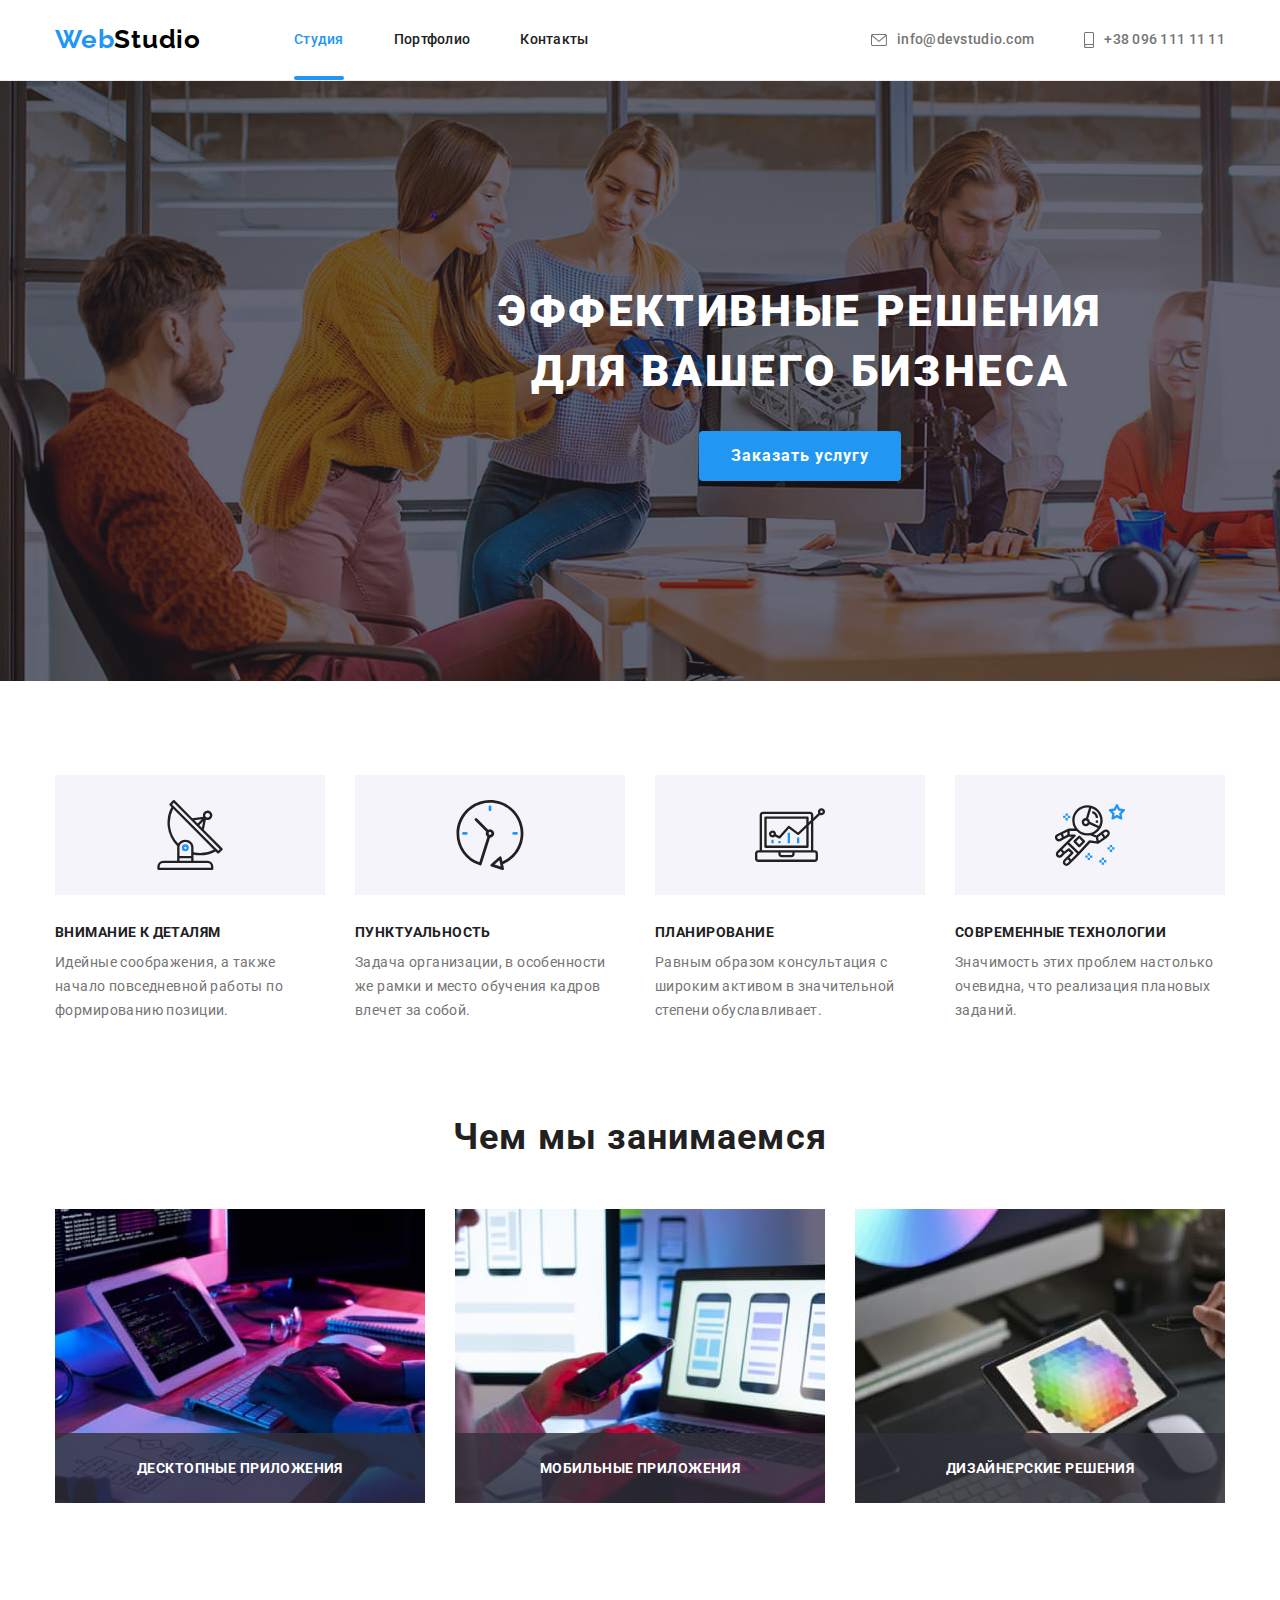
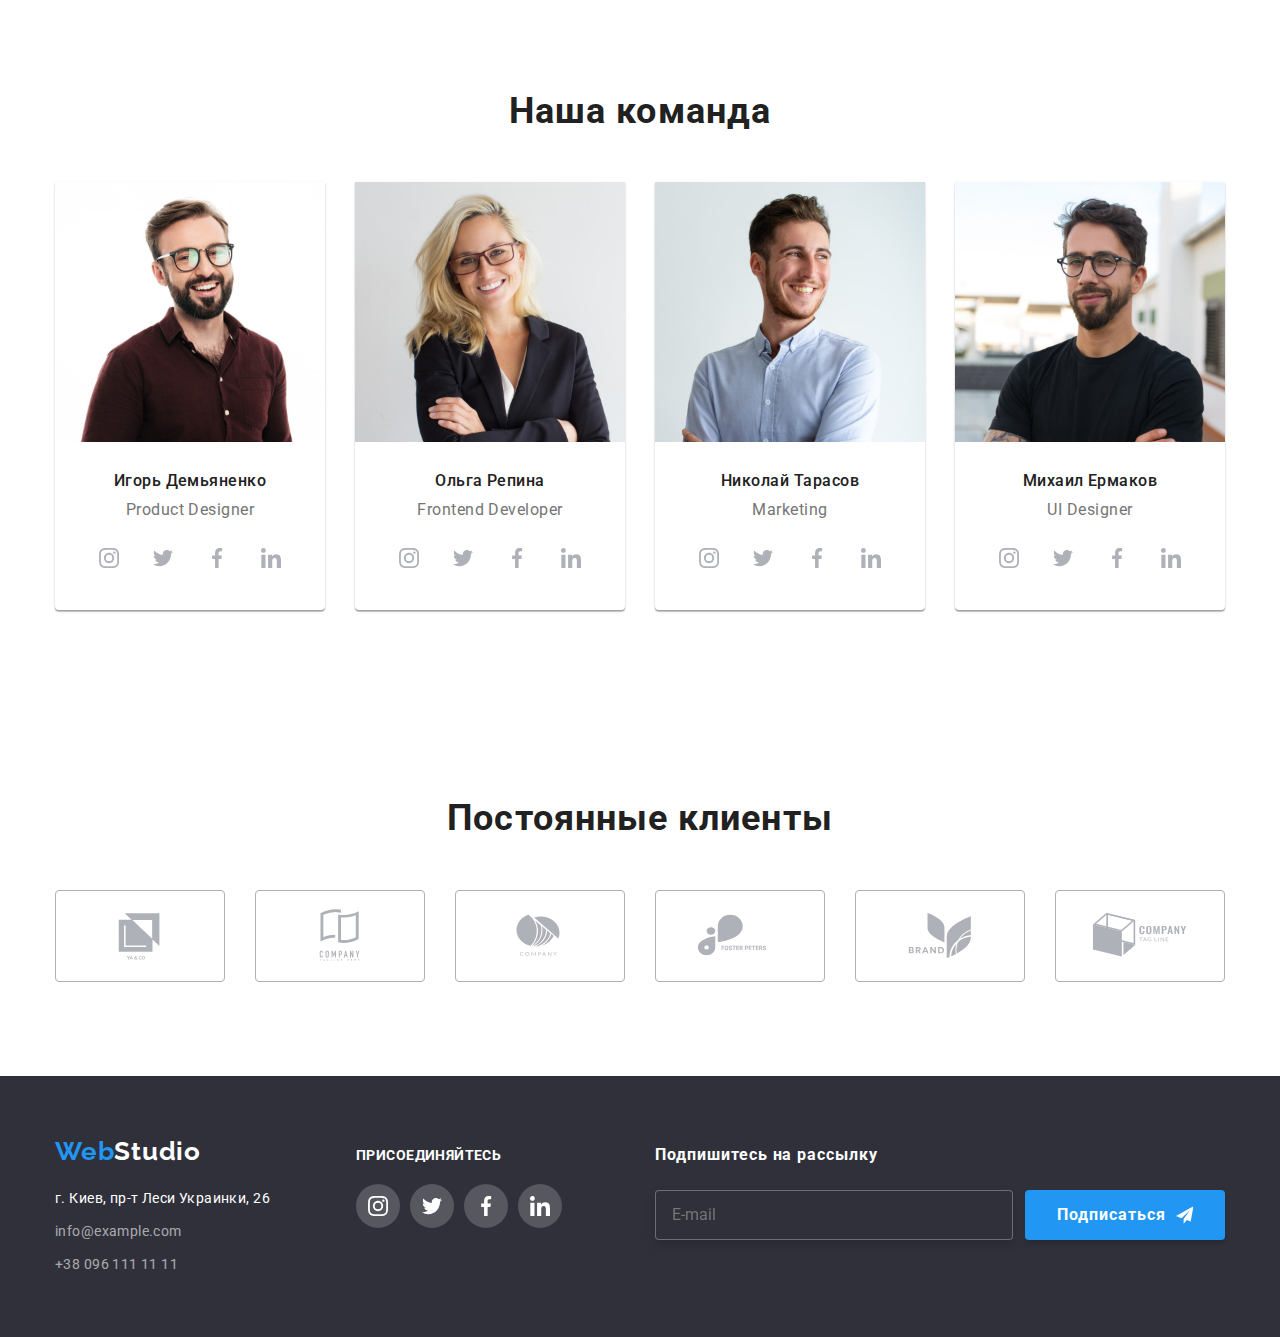
==== commit 653b4030: "sass edits" ====
--- a/index.html
+++ b/index.html
@@ -13,7 +13,7 @@
       rel="stylesheet"
       href="https://cdnjs.cloudflare.com/ajax/libs/modern-normalize/1.1.0/modern-normalize.min.css"
     />
-    <link rel="stylesheet" href="./css/main.css" />
+    <link rel="stylesheet" href="./css/main.min.css">
   </head>
 
   <body>
--- a/css/main.min.css
+++ b/css/main.min.css
@@ -0,0 +1,2 @@
+:root{--primary-text-color: #212121;--secondary-text-color: #757575;--primary-white-color: #ffffff;--accent-color: #2196f3;--background-color: #2f303a;--duration: 250ms;--timing-function: cubic-bezier(0.4, 0, 0.2, 1)}.vissual__hidden{position:absolute;white-space:nowrap;width:1px;height:1px;overflow:hidden;border:0;padding:0;margin:-1px;clip:rect(0 0 0 0);-webkit-clip-path:inset(50%);clip-path:inset(50%)}body{background-color:var(--primary-white-color);font-family:"Roboto", sans-serif}.section{padding-top:94px;padding-bottom:94px}.main__title{text-align:center;font-weight:700;font-size:36px;line-height:1.16;letter-spacing:0.03em;color:var(--primary-text-color);margin-top:0;margin-bottom:50px;margin-left:0;margin-right:0}.container{width:1200px;padding-left:15px;padding-right:15px;margin-left:auto;margin-right:auto}.list{list-style:none;margin:0;padding:0}a{color:var(--primary-text-color);text-decoration:none}h1,h2,h3,p,ul{margin:0}img{display:block}.page-header{border-bottom:1px solid #ececec}nav{margin-right:auto}.nav__box{display:-webkit-box;display:-ms-flexbox;display:flex;-webkit-box-align:center;-ms-flex-align:center;align-items:center}.link__logo{color:#000000;font-family:"Raleway", sans-serif;font-weight:700;font-size:26px;line-height:1.19;letter-spacing:0.03em;margin-right:93px;padding-top:24px;padding-bottom:25px;display:inline-block}.logo{color:var(--accent-color)}.active__page{color:var(--accent-color)}.active__page::after{position:absolute;bottom:0;left:0;content:"";display:block;width:100%;height:4px;background-color:#2196f3;border-radius:2px}.site__nav{display:-webkit-box;display:-ms-flexbox;display:flex}.site__nav-list{font-weight:500;font-size:14px;line-height:1.14;letter-spacing:0.02em;color:var(--primary-text-color);display:-webkit-box;display:-ms-flexbox;display:flex;width:294px}.site__nav-link{position:relative;display:inline-block;padding-top:32px;padding-bottom:32px;-webkit-transition:color var(--duration) var(--timing-function);transition:color var(--duration) var(--timing-function)}.site__nav-link:hover::after,.site__nav-link:focus::after{position:absolute;bottom:0;left:0;content:"";display:block;width:100%;height:4px;background-color:#2196f3;border-radius:2px}.site__nav-link:hover,.site__nav-link:focus{color:var(--accent-color)}.site__nav-item{color:black}.site__nav-item:not(:last-child){margin-right:50px}.contact__list{display:-webkit-box;display:-ms-flexbox;display:flex}.contact__list-item:not(:last-child){margin-right:50px}.contact__link{font-weight:500;font-size:14px;line-height:1.14;letter-spacing:0.02em;color:var(--secondary-text-color);display:-webkit-box;display:-ms-flexbox;display:flex;padding-top:32px;padding-bottom:32px;-webkit-box-align:center;-ms-flex-align:center;align-items:center;-webkit-transition:color var(--duration) var(--timing-function);transition:color var(--duration) var(--timing-function)}.contact__link:hover,.contact__link:focus{color:var(--accent-color);-webkit-transition:-webkit-transform var(--duration) var(--timing-function);transition:-webkit-transform var(--duration) var(--timing-function);transition:transform var(--duration) var(--timing-function);transition:transform var(--duration) var(--timing-function), -webkit-transform var(--duration) var(--timing-function)}.contacts__icon{margin-right:10px;fill:currentColor}.hero{background-color:var(--background-color);text-align:center;padding-top:200px;padding-bottom:200px;height:600px;min-width:1600px;background-image:-webkit-gradient(linear, left top, right top, from(rgba(47,48,58,0.4)), to(rgba(47,48,58,0.4))),url(../image/hero/back-hero.jpg);background-image:linear-gradient(to right, rgba(47,48,58,0.4), rgba(47,48,58,0.4)),url(../image/hero/back-hero.jpg);background-size:cover;background-repeat:no-repeat;background-position:center}.hero__title{font-family:"Roboto";font-style:normal;font-weight:900;font-size:44px;line-height:60px;letter-spacing:0.06em;text-transform:uppercase;color:var(--primary-white-color);width:696px;margin-top:0;margin-bottom:30px;margin-right:auto;margin-left:auto}.btn{font-family:inherit;font-weight:700;font-size:16px;line-height:1.87;letter-spacing:0.06em;background-color:var(--accent-color);color:var(--primary-white-color);cursor:pointer;padding:10px 32px;border:none;border-radius:4px;-webkit-box-shadow:0px 4px 4px rgba(0,0,0,0.15);box-shadow:0px 4px 4px rgba(0,0,0,0.15);-webkit-transition:background-color var(--duration) var(--timing-function),-webkit-box-shadow var(--duration) var(--timing-function);transition:background-color var(--duration) var(--timing-function),-webkit-box-shadow var(--duration) var(--timing-function);transition:background-color var(--duration) var(--timing-function),box-shadow var(--duration) var(--timing-function);transition:background-color var(--duration) var(--timing-function),box-shadow var(--duration) var(--timing-function),-webkit-box-shadow var(--duration) var(--timing-function)}.btn:hover{background-color:#188ce8}.backdrop{position:fixed;background-color:rgba(0,0,0,0.2);width:100%;height:100%;left:0px;top:0px;z-index:1;-webkit-transition:opacity var(--duration) var(--timing-function),visibility var(--duration) var(--timing-function);transition:opacity var(--duration) var(--timing-function),visibility var(--duration) var(--timing-function)}.is__hidden{opacity:0;visibility:hidden;pointer-events:none}.modal__wrapper{position:absolute;background-color:var(--primary-white-color);width:528px;padding-top:40px;padding-bottom:40px;padding-left:41px;padding-right:39px;left:50%;top:50%;-webkit-transform:translate(-50%, -45%);transform:translate(-50%, -45%);-webkit-box-shadow:0px 1px 3px rgba(0,0,0,0.12),0px 1px 1px rgba(0,0,0,0.14),0px 2px 1px rgba(0,0,0,0.2);box-shadow:0px 1px 3px rgba(0,0,0,0.12),0px 1px 1px rgba(0,0,0,0.14),0px 2px 1px rgba(0,0,0,0.2);border-radius:4px;-webkit-transition:-webkit-transform var(--duration) var(--timing-function);transition:-webkit-transform var(--duration) var(--timing-function);transition:transform var(--duration) var(--timing-function);transition:transform var(--duration) var(--timing-function), -webkit-transform var(--duration) var(--timing-function)}.backdrop.is__hidden .modal__wrapper{-webkit-transform:translate(-50%, -50%) scale(0.5);transform:translate(-50%, -50%) scale(0.5)}.modal__icon-btn{fill:#000000;-webkit-transition:fill var(--duration) var(--timing-function);transition:fill var(--duration) var(--timing-function)}.modal__btn{position:absolute;width:30px;height:30px;right:8px;top:8px;display:-webkit-box;display:-ms-flexbox;display:flex;-webkit-box-pack:center;-ms-flex-pack:center;justify-content:center;-webkit-box-align:center;-ms-flex-align:center;align-items:center;padding:0;border-radius:50%;cursor:pointer;border:1px solid rgba(0,0,0,0.1);background-color:transparent}.modal__btn:hover .modal__icon-btn{fill:#2196f3}.form__title{display:block;font-family:"Roboto";font-style:normal;font-weight:700;font-size:20px;line-height:1.15;text-align:center;letter-spacing:0.03em;margin-bottom:12px;color:var(--primary-text-color)}.form__group{display:block;margin-bottom:10px;position:relative}.form__icon{position:absolute;left:15px;top:30px;fill:var(--primary-text-color);-webkit-transition:fill var(--duration) var(--timing-function);transition:fill var(--duration) var(--timing-function)}.form__label{text-align:left;display:block;font-family:"Roboto";font-style:normal;font-weight:400;font-size:12px;line-height:1.16;letter-spacing:0.01em;color:var(--secondary-text-color);margin-bottom:4px}.form__input{width:100%;height:40px;padding:12px 16px 12px 42px;border:1px solid rgba(33,33,33,0.2);border-radius:4px;outline:transparent;-webkit-transition:border-color var(--duration) var(--timing-function);transition:border-color var(--duration) var(--timing-function)}.form__input:hover,.form__input:focus{border-color:var(--accent-color)}.form__input:hover{cursor:pointer}.form__input:focus+.form__icon{fill:var(--accent-color)}.comment__area{display:block;width:100%;height:120px;border:1px solid rgba(33,33,33,0.2);border-radius:4px;margin-bottom:20px;resize:none;padding:12px 16px;font-family:"Roboto";font-style:normal;font-weight:400;font-size:12px;line-height:1.16;letter-spacing:0.01em;color:rgba(117,117,117,0.5);-webkit-transition:border-color var(--duration) var(--timing-function);transition:border-color var(--duration) var(--timing-function);outline:transparent}.comment__area:hover,.comment__area:focus{border-color:var(--accent-color)}.form__policy-group{display:-webkit-box;display:-ms-flexbox;display:flex;margin-left:13px;-webkit-box-align:center;-ms-flex-align:center;align-items:center;margin-bottom:40px}.form__policy-description{font-family:"Roboto";font-style:normal;font-weight:400;font-size:14px;line-height:1.71;letter-spacing:0.03em;color:var(--secondary-text-color)}.modal-link{color:var(--accent-color);text-decoration:underline}.custom__checkbox{width:16px;height:15px;background-color:var(--primary-white-color);border:2px solid var(--primary-text-color);border-radius:2px;margin-right:7px;-webkit-transition:border-color var(--duration) var(--timing-function),background-color var(--duration) var(--timing-function),background-image var(--duration) var(--timing-function);transition:border-color var(--duration) var(--timing-function),background-color var(--duration) var(--timing-function),background-image var(--duration) var(--timing-function)}.custom__checkbox:hover{border-color:var(--accent-color)}.input__check{-webkit-appearance:none;-moz-appearance:none;appearance:none}.input__check:focus+.custom__checkbox{border-color:var(--accent-color)}.input__check:checked+.custom__checkbox{background-color:var(--accent-color);border-color:var(--accent-color);background-image:url(../image/icon/icon-check.svg);background-size:contain;background-position:center;background-origin:border-box}.submit__btn{width:200px}.list__ben{display:-webkit-box;display:-ms-flexbox;display:flex;padding:0;margin:0}.benefits__list{padding-bottom:0}.benefits__title{font-weight:700;font-size:14px;line-height:1.14;letter-spacing:0.03em;text-transform:uppercase;color:var(--primary-text-color);margin-bottom:0;margin-top:0}.benefits__item{font-size:14px;line-height:1.71;letter-spacing:0.03em;color:var(--secondary-text-color);margin-top:10px;margin-bottom:0}.list__ben-item{width:270px}.list__ben-item:not(:last-child){margin-right:30px}.icon__section{height:120px;background-color:#f5f4fa;margin-bottom:30px;display:-webkit-box;display:-ms-flexbox;display:flex;-webkit-box-pack:center;-ms-flex-pack:center;justify-content:center;-webkit-box-align:center;-ms-flex-align:center;align-items:center}.main__list{display:-webkit-box;display:-ms-flexbox;display:flex;padding:0}.main__list-item{position:relative;-ms-flex-preferred-size:calc((100% - 60px) / 3);flex-basis:calc((100% - 60px) / 3)}.main__list-item:not(:last-child){margin-right:30px}.label{position:absolute;bottom:0;height:70px;width:100%;background-color:rgba(47,48,58,0.8);display:-webkit-box;display:-ms-flexbox;display:flex;-webkit-box-align:center;-ms-flex-align:center;align-items:center;-webkit-box-pack:center;-ms-flex-pack:center;justify-content:center}.label__text{font-family:"Roboto";font-style:normal;font-weight:700;font-size:14px;line-height:16px;text-align:center;letter-spacing:0.03em;text-transform:uppercase;color:#ffffff}.team__list{display:-webkit-box;display:-ms-flexbox;display:flex;padding:0}.team__list-item:not(:last-child){margin-right:30px}.title__workers{font-weight:500;font-size:16px;line-height:1.18;letter-spacing:0.03em;color:var(--primary-text-color);margin-bottom:10px;text-align:center}.title__worker-item{line-height:1.18;letter-spacing:0.03em;color:var(--secondary-text-color);text-align:center;margin-bottom:16px}.social__list{display:-webkit-box;display:-ms-flexbox;display:flex;-webkit-box-pack:center;-ms-flex-pack:center;justify-content:center}.social__item{width:44px;height:44px}.social__item:not(:last-child){margin-right:10px}.social__link{width:100%;height:100%;display:-webkit-box;display:-ms-flexbox;display:flex;border-radius:50px;-webkit-box-pack:center;-ms-flex-pack:center;justify-content:center;-webkit-box-align:center;-ms-flex-align:center;align-items:center;-webkit-transition:background-color var(--duration) var(--timing-function);transition:background-color var(--duration) var(--timing-function)}.social__link:hover,.social__link:focus{background-color:var(--accent-color);-webkit-transition:-webkit-transform var(--duration) var(--timing-function);transition:-webkit-transform var(--duration) var(--timing-function);transition:transform var(--duration) var(--timing-function);transition:transform var(--duration) var(--timing-function), -webkit-transform var(--duration) var(--timing-function)}.social__link:hover .soc__icon,.social__link:focus .soc__icon{fill:var(--primary-white-color)}.soc__icon{fill:#afb1b8;-webkit-transition:fill var(--duration) var(--timing-function);transition:fill var(--duration) var(--timing-function)}.dimianenko,.repina,.tarasov,.ermakov{padding-top:30px;padding-bottom:30px}.team__list-item{width:270px;-webkit-box-shadow:0px 1px 3px rgba(0,0,0,0.12),0px 1px 1px rgba(0,0,0,0.14),0px 2px 1px rgba(0,0,0,0.2);box-shadow:0px 1px 3px rgba(0,0,0,0.12),0px 1px 1px rgba(0,0,0,0.14),0px 2px 1px rgba(0,0,0,0.2);border-radius:0px 0px 4px 4px;background-color:var(--primary-white-color)}.client__list{display:-webkit-box;display:-ms-flexbox;display:flex;-webkit-box-pack:center;-ms-flex-pack:center;justify-content:center;-webkit-box-align:center;-ms-flex-align:center;align-items:center}.client__list-item{width:170px;height:92px}.client__list-item:not(:last-child){margin-right:30px}.client__icon{fill:#afb1b8;-webkit-transition:fill var(--duration) var(--timing-function);transition:fill var(--duration) var(--timing-function)}.client__link{display:-webkit-box;display:-ms-flexbox;display:flex;-webkit-box-pack:center;-ms-flex-pack:center;justify-content:center;-webkit-box-align:center;-ms-flex-align:center;align-items:center;width:100%;height:100%;border:1px solid #afb1b8;border-radius:4px;-webkit-transition:border-color var(--duration) var(--timing-function);transition:border-color var(--duration) var(--timing-function)}.client__link:hover,.client__link:focus{border:1px solid var(--accent-color)}.client__link:hover .client__icon,.client__link:focus .client__icon{fill:var(--accent-color)}address{font-style:normal}.footer{background-color:#2f303a;padding-top:60px;padding-bottom:60px}.foot{display:-webkit-box;display:-ms-flexbox;display:flex;-webkit-box-align:baseline;-ms-flex-align:baseline;align-items:baseline}.address{font-size:14px;line-height:1.71;letter-spacing:0.03em;color:var(--primary-white-color);display:block;margin-bottom:9px}.address__item{font-size:14px;line-height:1.71;letter-spacing:0.03em;color:rgba(255,255,255,0.6)}.foot__list:not(:last-child){margin-bottom:9px}.logo__item{font-weight:700;font-size:26px;line-height:1.19;letter-spacing:0.03em;color:var(--primary-white-color)}.logo__foot{display:block;margin-bottom:20px;margin-right:156px;padding:0}.foot__left{width:231px;margin-right:70px}.foot__right{width:206px;display:block}.text__foot{font-style:normal;font-weight:700;font-size:14px;line-height:1.14;letter-spacing:0.03em;text-transform:uppercase;color:var(--primary-white-color);margin-bottom:20px}.soc__list{display:-webkit-box;display:-ms-flexbox;display:flex}.soc__list-item{background:rgba(255,255,255,0.1);border-radius:50%;width:44px;height:44px;display:-webkit-box;display:-ms-flexbox;display:flex;-webkit-box-pack:center;-ms-flex-pack:center;justify-content:center;-webkit-box-align:center;-ms-flex-align:center;align-items:center}.soc__list-item:not(:last-child){margin-right:10px}.foot__icon{fill:var(--primary-white-color)}.soc__link{display:-webkit-box;display:-ms-flexbox;display:flex;-webkit-box-pack:center;-ms-flex-pack:center;justify-content:center;-webkit-box-align:center;-ms-flex-align:center;align-items:center;width:100%;height:100%;background:rgba(255,255,255,0.1);border-radius:50px;-webkit-transition:background-color var(--duration) var(--timing-function);transition:background-color var(--duration) var(--timing-function)}.soc__link:hover,.soc__link:focus{background-color:var(--accent-color)}.foot__form{display:block;margin-left:93px;width:570px}.form__foot{width:358px;height:50px;background-color:var(--background-color);border:1px solid rgba(255,255,255,0.3);-webkit-filter:drop-shadow(0px 4px 4px rgba(0,0,0,0.15));filter:drop-shadow(0px 4px 4px rgba(0,0,0,0.15));border-radius:4px;padding-top:15px;padding-bottom:15px;padding-left:16px;padding-right:16px;display:-webkit-box;display:-ms-flexbox;display:flex;color:var(--primary-white-color)}.form{display:-webkit-box;display:-ms-flexbox;display:flex}.foot__label{font-family:"Roboto";font-style:normal;font-weight:700;font-size:16px;line-height:1.87;display:-webkit-box;display:-ms-flexbox;display:flex;-webkit-box-align:center;-ms-flex-align:center;align-items:center;text-align:center;letter-spacing:0.06em;color:var(--primary-white-color);margin-bottom:20px}.btn__foot{display:-webkit-box;display:-ms-flexbox;display:flex;width:200px;height:50px;-webkit-box-align:center;-ms-flex-align:center;align-items:center;margin-left:12px}.btn__foot-port{display:-webkit-box;display:-ms-flexbox;display:flex;cursor:pointer;background:#2196f3;-webkit-box-shadow:0px 4px 4px rgba(0,0,0,0.15);box-shadow:0px 4px 4px rgba(0,0,0,0.15);border:none;border-radius:4px;width:200px;height:50px;-webkit-box-align:center;-ms-flex-align:center;align-items:center;text-align:center;margin-left:12px;font-family:"Roboto";font-style:normal;font-weight:700;font-size:16px;line-height:1.87;text-align:center;letter-spacing:0.06em;color:var(--primary-white-color);padding-top:10px;padding-bottom:10px;padding-left:29px;padding-right:28px}.foot__icon-form{margin-left:10px}.btn__port{font-family:"Roboto";font-style:normal;font-weight:500;font-size:16px;line-height:26px;text-align:center;letter-spacing:0.03em;color:var(--primary-text-color);padding:6px 22px;background-color:#f5f4fa;cursor:pointer;border-radius:4px;border:none}.btn__port:hover,.btn__port:focus{color:var(--primary-white-color);background-color:var(--accent-color);-webkit-box-shadow:0px 3px 1px rgba(0,0,0,0.1),0px 1px 2px rgba(0,0,0,0.08),0px 2px 2px rgba(0,0,0,0.12);box-shadow:0px 3px 1px rgba(0,0,0,0.1),0px 1px 2px rgba(0,0,0,0.08),0px 2px 2px rgba(0,0,0,0.12)}.list__btn{display:-webkit-box;display:-ms-flexbox;display:flex;-webkit-box-pack:center;-ms-flex-pack:center;justify-content:center;margin-bottom:50px}.list__btn-item:not(:last-child){margin-right:8px}.main__content-title{font-weight:700;font-size:18px;line-height:2;letter-spacing:0.06em;margin-bottom:4px}.main__content-item{color:var(--secondary-text-color);line-height:1.87;letter-spacing:0.03em}.list__cards{display:-webkit-box;display:-ms-flexbox;display:flex;-ms-flex-wrap:wrap;flex-wrap:wrap}.list__cards-item{margin-right:30px;margin-bottom:30px}.list__cards-item:nth-child(3n){margin-right:0}.list__cards-item:nth-child(n+7){margin-bottom:0}.cards__name{padding:20px 24px;border-bottom-width:1px;border-bottom-style:solid;border-bottom-color:#eeeeee;border-right-width:1px;border-right-style:solid;border-right-color:#eeeeee;border-left-width:1px;border-left-style:solid;border-left-color:#eeeeee}.link__cards{display:block;-webkit-transition:-webkit-box-shadow var(--duration) var(--timing-function);transition:-webkit-box-shadow var(--duration) var(--timing-function);transition:box-shadow var(--duration) var(--timing-function);transition:box-shadow var(--duration) var(--timing-function), -webkit-box-shadow var(--duration) var(--timing-function)}.link__cards:hover,.link__cards:focus{-webkit-box-shadow:0px 1px 1px rgba(0,0,0,0.12),0px 4px 4px rgba(0,0,0,0.06),1px 4px 6px rgba(0,0,0,0.16);box-shadow:0px 1px 1px rgba(0,0,0,0.12),0px 4px 4px rgba(0,0,0,0.06),1px 4px 6px rgba(0,0,0,0.16)}.link__cards:hover .text__description,.link__cards:focus .text__description{-webkit-transform:translateY(0);transform:translateY(0)}.text__description{position:absolute;top:0;left:0;width:100%;height:100%;padding:63px 24px;font-family:"Roboto";font-style:normal;font-weight:400;font-size:18px;line-height:1.5;letter-spacing:0.03em;color:#ffffff;background-color:rgba(33,150,243,0.9);-webkit-transform:translateY(101%);transform:translateY(101%);-webkit-transition:-webkit-transform var(--duration) var(--timing-function);transition:-webkit-transform var(--duration) var(--timing-function);transition:transform var(--duration) var(--timing-function);transition:transform var(--duration) var(--timing-function), -webkit-transform var(--duration) var(--timing-function)}.image{display:block;width:auto;height:100%}.description{position:relative;overflow:hidden}
+/*# sourceMappingURL=main.min.css.map */